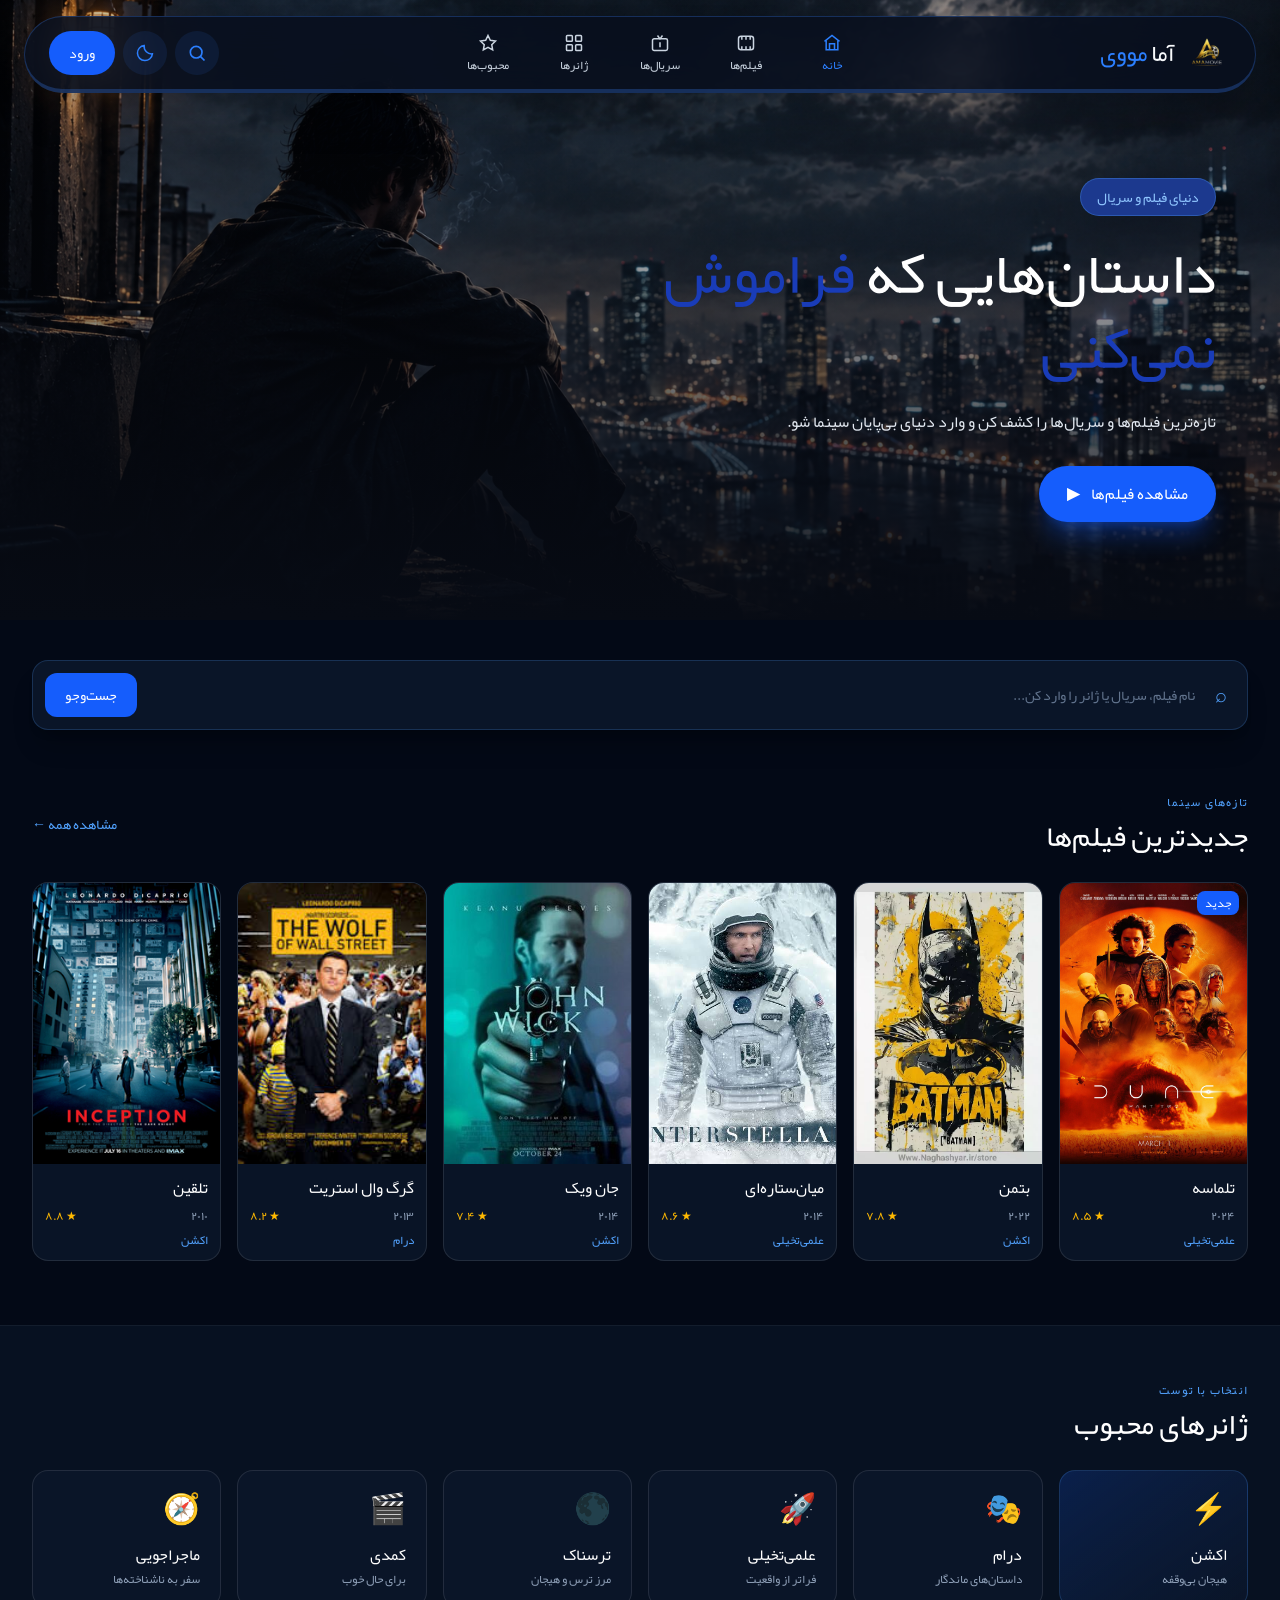
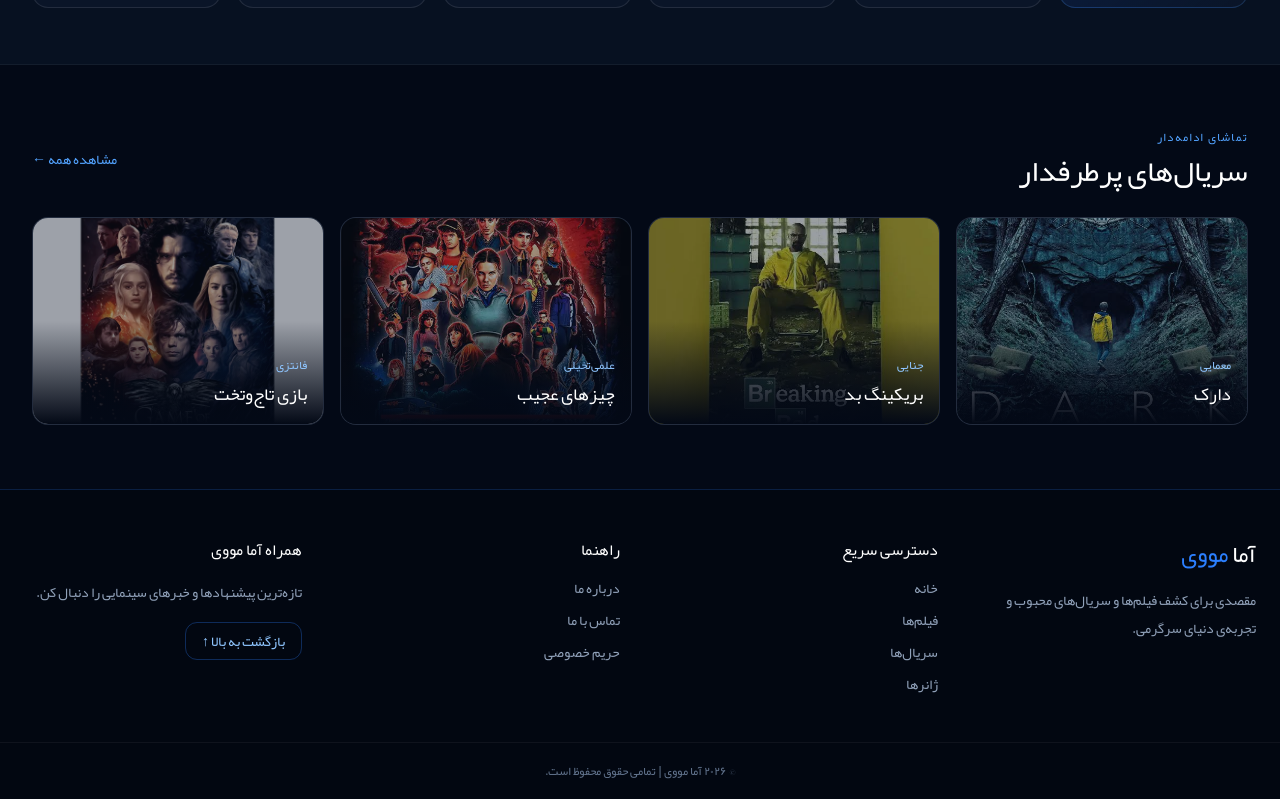
==== index.html @ 7c27e720 "new" ====
<!DOCTYPE html>
<html lang="fa" dir="rtl" class="dark">
<head>
    <meta charset="UTF-8">
    <meta name="viewport" content="width=device-width, initial-scale=1.0">
    <meta name="theme-color" content="#070B14">
    <title>آما مووی | فیلم و سریال</title>

    <link rel="stylesheet" href="./output.css">
    <!-- فایل CSS اصلی پروژه -->
    <link href="./output.css" rel="stylesheet">
      <link href="./css/vendors/aos.css" rel="stylesheet" >
    <link href="./7a00e50d05e53a2e.css" rel="stylesheet" />
    
<!---    <link href="a.js" rel="stylesheet" />-->


        <!-- <script src="https://cdn.jsdelivr.net/npm/@tailwindcss/browser@4"></script> -->
         <script src="tailwindcss.js"></script>

    <style>
        @font-face {
            font-family: "Vazirmatn";
            src: url("./font/yekan-regular.woff") format("woff");
            font-weight: 100 900;
            font-style: normal;
            font-display: swap;
        }

        body {
            font-family: "Vazirmatn", sans-serif;
        }

        [hidden] {
            display: none !important;
        }

        .hero-bg {
            background-image:
                linear-gradient(
                    to bottom,
                    rgba(7, 11, 20, .20),
                    rgba(7, 11, 20, .40) 45%,
                    #070B14 100%
                ),
                url("./images/hero-dark.jpg");
            background-position: center;
            background-size: cover;
            background-repeat: no-repeat;
            transition: background-image .3s ease;
        }

        html.light .hero-bg {
            background-image:
                linear-gradient(
                    to bottom,
                    rgba(255, 255, 255, .08),
                    rgba(255, 255, 255, .20) 45%,
                    #F8FAFC 100%
                ),
                url("./images/hero-light.jpg");
        }

        html.dark body {
            background-color: #070B14;
            color: #F8FAFC;
        }

        html.light body {
            background-color: #F8FAFC;
            color: #0F172A;
        }

        html.dark .site-header {
            background-color: rgba(8, 15, 30, .88);
            border-color: rgba(59, 130, 246, .28);
        }

        html.light .site-header {
            background-color: rgba(255, 255, 255, .90);
            border-color: rgba(37, 99, 235, .25);
        }

        html.dark .nav-label {
            color: #CBD5E1;
        }

        html.light .nav-label {
            color: #334155;
        }

        html.dark .search-dialog {
            background-color: #0B1425;
            color: #F8FAFC;
        }

        html.light .search-dialog {
            background-color: #FFFFFF;
            color: #0F172A;
        }

        html.light .mobile-menu-panel {
            background-color: rgba(255, 255, 255, .97);
            color: #0F172A;
        }

        .nav-item {
            min-width: 54px;
        }

        .nav-item svg {
            transition: transform .2s, color .2s;
        }

        .nav-item:hover svg {
            transform: translateY(-2px);
        }

        .search-backdrop {
            background: rgba(0, 0, 0, .72);
            backdrop-filter: blur(8px);
        }

        /* تم روشن سراسری: بخش‌هایی که رنگ تیره‌شان با کلاس‌های ثابت تعریف شده */
        html.light main {
            background: #F1F5F9 !important;
            color: #0F172A !important;
        }
        html.light main [class*="bg-[#030916]"],
        html.light main [class*="bg-[#020711]"],
        html.light main [class*="bg-[#071121]"],
        html.light main [class*="bg-[#0a1528]"],
        html.light main [class*="bg-[#091426]"],
        html.light main [class*="bg-slate-950"] {
            background-color: #FFFFFF !important;
        }
        html.light main [class*="border-white/10"],
        html.light main [class*="border-white/5"] {
            border-color: #E2E8F0 !important;
        }
        html.light main [class*="text-white"] {
            color: #0F172A !important;
        }
        html.light main [class*="text-slate-200"],
        html.light main [class*="text-slate-300"],
        html.light main [class*="text-slate-400"],
        html.light main [class*="text-slate-500"] {
            color: #475569 !important;
        }
        html.light main input,
        html.light main textarea,
        html.light main select {
            color: #0F172A !important;
        }
        html.light main input::placeholder,
        html.light main textarea::placeholder {
            color: #64748B !important;
        }
        html.light main .bg-blue-600,
        html.light main .bg-blue-700,
        html.light main button.bg-blue-600,
        html.light main a.bg-blue-600 {
            color: #FFFFFF !important;
        }
        html.light #mobile-menu {
            background-color: rgba(255,255,255,.97) !important;
            border-color: #CBD5E1 !important;
        }
        html.light #home h1 { color: #0F172A !important; }
        html.light #home p { color: #334155 !important; }
        html.light #home span.bg-blue-900 {
            background-color: #DBEAFE !important;
            color: #1D4ED8 !important;
        }
        html.light footer {
            background-color: #E2E8F0 !important;
            color: #0F172A !important;
            border-color: #CBD5E1 !important;
        }
        html.light footer [class*="text-slate-"] { color: #475569 !important; }
    </style>
</head>

<body class="min-h-screen font-Vazirmatn transition-colors duration-300">

    <!-- تصویر پس‌زمینه از این قسمت شروع می‌شود -->
    <section id="home" class="hero-bg relative min-h-[620px]">

        <!-- HEADER ثابت -->
        <header class="fixed inset-x-0 top-0 z-50 px-3 pt-4 sm:px-6">

            <div class="site-header mx-auto flex w-full max-w-7xl
                        items-center gap-3 rounded-full border
                        border-b-4 border-b-blue-600 px-4 py-3
                        shadow-2xl shadow-black/20
                        backdrop-blur-xl transition-colors duration-300
                        sm:gap-6 sm:px-6">

                <!-- لوگو -->
                <a href="#home"
                   class="flex shrink-0 items-center gap-2 text-lg
                          font-black sm:text-2xl">

                    <img
                src="./images/ChatGPT Image Jun 20, 2026, 03_14_11 PM.png"
                alt="لوگوی آما مووی"
                class="h-12 w-12 shrink-0 rounded-full object-contain sm:h-12 sm:w-12"
            >
                    <span class="whitespace-nowrap">
                        آما <span class="text-blue-500">مووی</span>
                    </span>
                </a>

                <!-- منوی اصلی، آیکون بالا و عنوان پایین -->
                <nav class="hidden flex-1 items-center justify-center
                            gap-3 sm:gap-5 md:flex lg:gap-8">

                    <a href="#home"
                       class="nav-item flex flex-col items-center gap-1
                              text-blue-500">
                        <svg class="h-5 w-5" viewBox="0 0 24 24"
                             fill="none" stroke="currentColor"
                             stroke-width="1.8">
                            <path d="m3 10 9-7 9 7"/>
                            <path d="M5 9v11h14V9M9 20v-7h6v7"/>
                        </svg>
                        <span class="text-xs font-bold">خانه</span>
                    </a>

                    <a href="#latest"
                       class="nav-item nav-label flex flex-col items-center gap-1
                              transition hover:text-blue-500">
                        <svg class="h-5 w-5" viewBox="0 0 24 24"
                             fill="none" stroke="currentColor"
                             stroke-width="1.8">
                            <rect x="3" y="4" width="18" height="16" rx="3"/>
                            <path d="M7 4v4m5-4v4m5-4v4M7 16v4m5-4v4m5-4v4"/>
                        </svg>
                        <span class="text-xs">فیلم‌ها</span>
                    </a>

                    <a href="#series"
                       class="nav-item nav-label flex flex-col items-center gap-1
                              transition hover:text-blue-500">
                        <svg class="h-5 w-5" viewBox="0 0 24 24"
                             fill="none" stroke="currentColor"
                             stroke-width="1.8">
                            <rect x="3" y="7" width="18" height="14" rx="2"/>
                            <path d="m9 3 3 4 3-4M12 11v6"/>
                        </svg>
                        <span class="text-xs">سریال‌ها</span>
                    </a>

                    <a href="#genres"
                       class="nav-item nav-label flex flex-col items-center gap-1
                              transition hover:text-blue-500">
                        <svg class="h-5 w-5" viewBox="0 0 24 24"
                             fill="none" stroke="currentColor"
                             stroke-width="1.8">
                            <rect x="3" y="3" width="7" height="7" rx="1"/>
                            <rect x="14" y="3" width="7" height="7" rx="1"/>
                            <rect x="3" y="14" width="7" height="7" rx="1"/>
                            <rect x="14" y="14" width="7" height="7" rx="1"/>
                        </svg>
                        <span class="text-xs">ژانرها</span>
                    </a>

                    <a href="#latest"
                       class="nav-item nav-label flex flex-col items-center gap-1
                              transition hover:text-blue-500">
                        <svg class="h-5 w-5" viewBox="0 0 24 24"
                             fill="none" stroke="currentColor"
                             stroke-width="1.8">
                            <path d="m12 3 2.8 5.7 6.2.9-4.5 4.4 1.1 6.2-5.6-3-5.6 3 1.1-6.2L3 9.6l6.2-.9L12 3Z"/>
                        </svg>
                        <span class="text-xs">محبوب‌ها</span>
                    </a>

                </nav>

                <!-- کنترل‌ها -->
                <div class="mr-auto flex shrink-0 items-center gap-2">

                    <!-- باز کردن پنجره جست‌وجو -->
                    <button id="search-open"
                            type="button"
                            aria-label="جست‌وجو"
                            class="flex h-10 w-10 items-center justify-center
                                   rounded-full bg-blue-500/10 text-blue-500
                                   transition hover:bg-blue-500/20 sm:h-11 sm:w-11">

                        <svg class="h-5 w-5" viewBox="0 0 24 24"
                             fill="none" stroke="currentColor"
                             stroke-width="2">
                            <circle cx="11" cy="11" r="7"/>
                            <path d="m16 16 5 5"/>
                        </svg>
                    </button>

                    <!-- تغییر تم -->
                    <button id="theme-toggle"
                            type="button"
                            aria-label="تغییر تم سایت"
                            class="flex h-10 w-10 items-center justify-center
                                   rounded-full bg-blue-500/10 text-blue-500
                                   transition hover:bg-blue-500/20 sm:h-11 sm:w-11">

                        <svg id="theme-sun" class="hidden h-5 w-5"
                             viewBox="0 0 24 24" fill="none"
                             stroke="currentColor" stroke-width="1.8">
                            <circle cx="12" cy="12" r="4"/>
                            <path d="M12 2v2m0 16v2M4.93 4.93l1.42 1.42m11.3 11.3 1.42 1.42M2 12h2m16 0h2M4.93 19.07l1.42-1.42m11.3-11.3 1.42-1.42"/>
                        </svg>

                        <svg id="theme-moon" class="h-5 w-5"
                             viewBox="0 0 24 24" fill="none"
                             stroke="currentColor" stroke-width="1.8">
                            <path d="M20.9 13A9 9 0 0 1 11 3.1 9 9 0 1 0 20.9 13Z"/>
                        </svg>
                    </button>

                    <a href="#login"
                       class="hidden rounded-full bg-blue-600 px-5 py-3
                              text-sm font-bold text-white transition
                              hover:bg-blue-500 sm:inline-flex">
                        ورود
                    </a>

                    <!-- منوی موبایل -->
                    <button id="mobile-open"
                            type="button"
                            aria-label="باز کردن منو"
                            aria-expanded="false"
                            class="flex h-10 w-10 items-center justify-center
                                   rounded-full bg-blue-500/10 text-xl
                                   text-blue-500 md:hidden">
                        ☰
                    </button>
                </div>
            </div>

            <!-- منوی موبایل با آیکون و نام زیر آن -->
            <nav id="mobile-menu"
                 hidden
                 class="mx-auto mt-3 grid max-w-7xl grid-cols-3
                        gap-2 rounded-3xl border border-blue-500/30
                        bg-slate-950/95 p-4 shadow-2xl
                        backdrop-blur-xl md:hidden">

                <a href="#home" class="nav-label flex flex-col items-center gap-2 rounded-xl p-3 text-blue-400 hover:bg-blue-500/10">
                    <span class="text-2xl">⌂</span>
                    <span class="text-xs">خانه</span>
                </a>

                <a href="#latest" class="nav-label flex flex-col items-center gap-2 rounded-xl p-3 hover:bg-blue-500/10">
                    <span class="text-2xl">🎬</span>
                    <span class="text-xs">فیلم‌ها</span>
                </a>

                <a href="#series" class="nav-label flex flex-col items-center gap-2 rounded-xl p-3 hover:bg-blue-500/10">
                    <span class="text-2xl">📺</span>
                    <span class="text-xs">سریال‌ها</span>
                </a>

                <a href="#genres" class="nav-label flex flex-col items-center gap-2 rounded-xl p-3 hover:bg-blue-500/10">
                    <span class="text-2xl">▦</span>
                    <span class="text-xs">ژانرها</span>
                </a>

                <a href="#latest" class="nav-label flex flex-col items-center gap-2 rounded-xl p-3 hover:bg-blue-500/10">
                    <span class="text-2xl">★</span>
                    <span class="text-xs">محبوب‌ها</span>
                </a>

                <a href="#about" class="nav-label flex flex-col items-center gap-2 rounded-xl p-3 hover:bg-blue-500/10">
                    <span class="text-2xl">ⓘ</span>
                    <span class="text-xs">درباره ما</span>
                </a>
            </nav>
        </header>

        <!-- فضای Hero زیر هدر -->
        <div class="mx-auto flex min-h-[620px] w-[90%] max-w-7xl
                    items-center pt-36 pb-20 sm:pt-40">

            <div class="max-w-xl">
                <span class="inline-block rounded-full border
                             border-blue-400/30 bg-blue-900
                             px-4 py-2 text-sm text-blue-300">
                    دنیای فیلم و سریال
                </span>

                <h1 class="mt-5 text-4xl font-black leading-tight
                           text-white sm:text-6xl">
                    داستان‌هایی که
                    <span class="text-blue-800">فراموش نمی‌کنی</span>
                </h1>

                <p class="mt-5 max-w-lg leading-8 text-slate-200">
                    تازه‌ترین فیلم‌ها و سریال‌ها را کشف کن و وارد
                    دنیای بی‌پایان سینما شو.
                </p>

                <a href="#latest"
                   class="mt-7 inline-flex items-center gap-3
                          rounded-full bg-blue-600 px-7 py-4
                          font-bold text-white shadow-xl
                          shadow-blue-600/30 transition
                          hover:-translate-y-1 hover:bg-blue-500">
                    مشاهده فیلم‌ها
                    <span>▶</span>
                </a>
            </div>
        </div>
    </section>

    <!-- ادامه محتوای صفحه -->
   
<!-- بخش‌های محتوای صفحه -->
<main class="min-h-screen bg-[#030916] text-white">

    <!-- جست‌وجوی فیلم -->
    <section class="mx-auto max-w-7xl px-5 pt-10 sm:px-8">
        <form id="movie-search"
              class="flex items-center gap-3 rounded-2xl
                     border border-blue-400/20 bg-[#0a1528]
                     p-3 shadow-xl shadow-black/20">

            <span class="px-2 text-xl text-blue-400"
                  aria-hidden="true">⌕</span>

            <input
                id="movie-search-input"
                type="search"
                placeholder="نام فیلم، سریال یا ژانر را وارد کن..."
                class="min-w-0 flex-1 bg-transparent py-2
                       text-sm text-white outline-none
                       placeholder:text-slate-500"
            >

            <button type="submit"
                    class="rounded-xl bg-blue-600 px-5 py-3
                           text-sm font-bold transition
                           hover:bg-blue-500">
                جست‌وجو
            </button>
        </form>
    </section>


    <!-- جدیدترین فیلم‌ها -->
    <section id="latest" class="mx-auto max-w-7xl px-5 py-16 sm:px-8">

        <div class="mb-7 flex items-center justify-between gap-4">
            <div>
                <p class="mb-2 text-xs font-bold tracking-widest
                          text-blue-400">تازه‌های سینما</p>
                <h2 class="text-2xl font-black sm:text-3xl">
                    جدیدترین فیلم‌ها
                </h2>
            </div>

            <a href="#all-movies"
               class="shrink-0 text-sm text-blue-400 transition
                      hover:text-blue-300">
                مشاهده همه ←
            </a>
        </div>

        <div id="movie-grid"
             class="grid grid-cols-2 gap-4 sm:grid-cols-3
                    md:grid-cols-4 lg:grid-cols-6">

            <!-- کارت فیلم ۱ -->
            <article data-title="تلماسه علمی تخیلی"
                     class="movie-card group overflow-hidden rounded-2xl
                            border border-white/10 bg-[#091426]
                            transition duration-300
                            hover:-translate-y-1 hover:border-blue-500/60">

                <a href="#movie-dune" class="block">
                    <div class="relative aspect-[2/3] overflow-hidden">
                        <img
                            src="./images/movies/dune.jpg"
                            alt="پوستر تلماسه"
                            loading="lazy"
                            class="h-full w-full object-cover transition
                                   duration-500 group-hover:scale-105"
                        >

                        <span class="absolute right-2 top-2 rounded-lg
                                     bg-blue-600 px-2 py-1 text-xs font-bold">
                            جدید
                        </span>

                        <div class="absolute inset-0 flex items-center
                                    justify-center bg-black/50 opacity-0
                                    transition group-hover:opacity-100">
                            <span class="rounded-full bg-blue-600 px-5 py-3
                                         text-sm font-bold">
                                جزئیات فیلم
                            </span>
                        </div>
                    </div>

                    <div class="p-3">
                        <h3 class="truncate font-bold">تلماسه</h3>
                        <div class="mt-2 flex items-center
                                    justify-between text-xs text-slate-400">
                            <span>۲۰۲۴</span>
                            <span class="text-amber-400">★ ۸.۵</span>
                        </div>
                        <p class="mt-2 text-xs text-blue-400">
                            علمی‌تخیلی
                        </p>
                    </div>
                </a>
            </article>

            <!-- کارت فیلم ۲ -->
            <article data-title="بتمن اکشن"
                     class="movie-card group overflow-hidden rounded-2xl
                            border border-white/10 bg-[#091426]
                            transition duration-300
                            hover:-translate-y-1 hover:border-blue-500/60">

                <a href="#movie-batman" class="block">
                    <div class="relative aspect-[2/3] overflow-hidden">
                        <img src="./images/movies/batman.jpg"
                             alt="پوستر بتمن" loading="lazy"
                             class="h-full w-full object-cover transition
                                    duration-500 group-hover:scale-105">
                    </div>

                    <div class="p-3">
                        <h3 class="truncate font-bold">بتمن</h3>
                        <div class="mt-2 flex justify-between
                                    text-xs text-slate-400">
                            <span>۲۰۲۲</span>
                            <span class="text-amber-400">★ ۷.۸</span>
                        </div>
                        <p class="mt-2 text-xs text-blue-400">اکشن</p>
                    </div>
                </a>
            </article>

            <!-- کارت فیلم ۳ -->
            <article data-title="میان ستاره ای علمی تخیلی"
                     class="movie-card group overflow-hidden rounded-2xl
                            border border-white/10 bg-[#091426]
                            transition duration-300
                            hover:-translate-y-1 hover:border-blue-500/60">

                <a href="#movie-interstellar" class="block">
                    <div class="relative aspect-[2/3] overflow-hidden">
                        <img src="./images/movies/interstellar.jpg"
                             alt="پوستر میان‌ستاره‌ای" loading="lazy"
                             class="h-full w-full object-cover transition
                                    duration-500 group-hover:scale-105">
                    </div>

                    <div class="p-3">
                        <h3 class="truncate font-bold">میان‌ستاره‌ای</h3>
                        <div class="mt-2 flex justify-between
                                    text-xs text-slate-400">
                            <span>۲۰۱۴</span>
                            <span class="text-amber-400">★ ۸.۶</span>
                        </div>
                        <p class="mt-2 text-xs text-blue-400">
                            علمی‌تخیلی
                        </p>
                    </div>
                </a>
            </article>

            <!-- کارت فیلم ۴ -->
            <article data-title="جان ویک اکشن"
                     class="movie-card group overflow-hidden rounded-2xl
                            border border-white/10 bg-[#091426]
                            transition duration-300
                            hover:-translate-y-1 hover:border-blue-500/60">

                <a href="#movie-john-wick" class="block">
                    <div class="relative aspect-[2/3] overflow-hidden">
                        <img src="./images/movies/john-wick.jpg"
                             alt="پوستر جان ویک" loading="lazy"
                             class="h-full w-full object-cover transition
                                    duration-500 group-hover:scale-105">
                    </div>

                    <div class="p-3">
                        <h3 class="truncate font-bold">جان ویک</h3>
                        <div class="mt-2 flex justify-between
                                    text-xs text-slate-400">
                            <span>۲۰۱۴</span>
                            <span class="text-amber-400">★ ۷.۴</span>
                        </div>
                        <p class="mt-2 text-xs text-blue-400">اکشن</p>
                    </div>
                </a>
            </article>

            <!-- کارت فیلم ۵ -->
            <article data-title="گرگ وال استریت درام"
                     class="movie-card group overflow-hidden rounded-2xl
                            border border-white/10 bg-[#091426]
                            transition duration-300
                            hover:-translate-y-1 hover:border-blue-500/60">

                <a href="#movie-wolf" class="block">
                    <div class="relative aspect-[2/3] overflow-hidden">
                        <img src="./images/movies/wolf.jpg"
                             alt="پوستر گرگ وال استریت" loading="lazy"
                             class="h-full w-full object-cover transition
                                    duration-500 group-hover:scale-105">
                    </div>

                    <div class="p-3">
                        <h3 class="truncate font-bold">گرگ وال استریت</h3>
                        <div class="mt-2 flex justify-between
                                    text-xs text-slate-400">
                            <span>۲۰۱۳</span>
                            <span class="text-amber-400">★ ۸.۲</span>
                        </div>
                        <p class="mt-2 text-xs text-blue-400">درام</p>
                    </div>
                </a>
            </article>

            <!-- کارت فیلم ۶ -->
            <article data-title="تلقین اکشن"
                     class="movie-card group overflow-hidden rounded-2xl
                            border border-white/10 bg-[#091426]
                            transition duration-300
                            hover:-translate-y-1 hover:border-blue-500/60">

                <a href="#movie-inception" class="block">
                    <div class="relative aspect-[2/3] overflow-hidden">
                        <img src="./images/movies/inception.jpg"
                             alt="پوستر تلقین" loading="lazy"
                             class="h-full w-full object-cover transition
                                    duration-500 group-hover:scale-105">
                    </div>

                    <div class="p-3">
                        <h3 class="truncate font-bold">تلقین</h3>
                        <div class="mt-2 flex justify-between
                                    text-xs text-slate-400">
                            <span>۲۰۱۰</span>
                            <span class="text-amber-400">★ ۸.۸</span>
                        </div>
                        <p class="mt-2 text-xs text-blue-400">اکشن</p>
                    </div>
                </a>
            </article>

        </div>

        <p id="search-empty"
           class="hidden py-10 text-center text-slate-400">
            فیلمی با این مشخصات پیدا نشد.
        </p>
    </section>


    <!-- ژانرها -->
    <section id="genres"
             class="border-y border-white/5 bg-[#071121]">

        <div class="mx-auto max-w-7xl px-5 py-14 sm:px-8">
            <div class="mb-7">
                <p class="mb-2 text-xs font-bold tracking-widest
                          text-blue-400">انتخاب با توست</p>
                <h2 class="text-2xl font-black sm:text-3xl">
                    ژانرهای محبوب
                </h2>
            </div>

            <div class="grid grid-cols-2 gap-4 sm:grid-cols-3
                        lg:grid-cols-6">

                <a href="#latest" data-genre="اکشن"
                   class="genre-card rounded-2xl border border-blue-400/20
                          bg-gradient-to-br from-blue-600/20 to-[#0a1528]
                          p-5 transition hover:-translate-y-1
                          hover:border-blue-400/70">
                    <span class="text-3xl">⚡</span>
                    <h3 class="mt-4 font-bold">اکشن</h3>
                    <p class="mt-1 text-xs text-slate-400">هیجان بی‌وقفه</p>
                </a>

                <a href="#latest" data-genre="درام"
                   class="genre-card rounded-2xl border border-white/10
                          bg-[#0a1528] p-5 transition
                          hover:-translate-y-1 hover:border-blue-400/70">
                    <span class="text-3xl">🎭</span>
                    <h3 class="mt-4 font-bold">درام</h3>
                    <p class="mt-1 text-xs text-slate-400">داستان‌های ماندگار</p>
                </a>

                <a href="#latest" data-genre="علمی تخیلی"
                   class="genre-card rounded-2xl border border-white/10
                          bg-[#0a1528] p-5 transition
                          hover:-translate-y-1 hover:border-blue-400/70">
                    <span class="text-3xl">🚀</span>
                    <h3 class="mt-4 font-bold">علمی‌تخیلی</h3>
                    <p class="mt-1 text-xs text-slate-400">فراتر از واقعیت</p>
                </a>

                <a href="#latest" data-genre="ترسناک"
                   class="genre-card rounded-2xl border border-white/10
                          bg-[#0a1528] p-5 transition
                          hover:-translate-y-1 hover:border-blue-400/70">
                    <span class="text-3xl">🌑</span>
                    <h3 class="mt-4 font-bold">ترسناک</h3>
                    <p class="mt-1 text-xs text-slate-400">مرز ترس و هیجان</p>
                </a>

                <a href="#latest" data-genre="کمدی"
                   class="genre-card rounded-2xl border border-white/10
                          bg-[#0a1528] p-5 transition
                          hover:-translate-y-1 hover:border-blue-400/70">
                    <span class="text-3xl">🎬</span>
                    <h3 class="mt-4 font-bold">کمدی</h3>
                    <p class="mt-1 text-xs text-slate-400">برای حال خوب</p>
                </a>

                <a href="#latest" data-genre="ماجراجویی"
                   class="genre-card rounded-2xl border border-white/10
                          bg-[#0a1528] p-5 transition
                          hover:-translate-y-1 hover:border-blue-400/70">
                    <span class="text-3xl">🧭</span>
                    <h3 class="mt-4 font-bold">ماجراجویی</h3>
                    <p class="mt-1 text-xs text-slate-400">سفر به ناشناخته‌ها</p>
                </a>

            </div>
        </div>
    </section>


    <!-- سریال‌های محبوب -->
    <section id="series" class="mx-auto max-w-7xl px-5 py-16 sm:px-8">

        <div class="mb-7 flex items-center justify-between gap-4">
            <div>
                <p class="mb-2 text-xs font-bold tracking-widest
                          text-blue-400">تماشای ادامه‌دار</p>
                <h2 class="text-2xl font-black sm:text-3xl">
                    سریال‌های پرطرفدار
                </h2>
            </div>
            <a href="#all-series"
               class="shrink-0 text-sm text-blue-400 hover:text-blue-300">
                مشاهده همه ←
            </a>
        </div>

        <div class="grid grid-cols-2 gap-4 sm:grid-cols-3 lg:grid-cols-4">

            <a href="#series-dark"
               class="group relative min-h-52 overflow-hidden rounded-2xl
                      border border-white/10 bg-[#0a1528]">
                <img src="./images/series/dark.jpg" alt="پوستر سریال دارک"
                     loading="lazy"
                     class="absolute inset-0 h-full w-full object-cover
                            opacity-60 transition duration-500
                            group-hover:scale-105 group-hover:opacity-80">
                <div class="absolute inset-0 bg-gradient-to-t
                            from-[#030916] via-transparent to-transparent"></div>
                <div class="absolute inset-x-0 bottom-0 p-4">
                    <span class="text-xs text-blue-300">معمایی</span>
                    <h3 class="mt-1 text-lg font-black">دارک</h3>
                </div>
            </a>

            <a href="#series-breaking-bad"
               class="group relative min-h-52 overflow-hidden rounded-2xl
                      border border-white/10 bg-[#0a1528]">
                <img src="./images/series/breaking-bad.jpg"
                     alt="پوستر سریال بریکینگ بد" loading="lazy"
                     class="absolute inset-0 h-full w-full object-cover
                            opacity-60 transition duration-500
                            group-hover:scale-105 group-hover:opacity-80">
                <div class="absolute inset-0 bg-gradient-to-t
                            from-[#030916] via-transparent to-transparent"></div>
                <div class="absolute inset-x-0 bottom-0 p-4">
                    <span class="text-xs text-blue-300">جنایی</span>
                    <h3 class="mt-1 text-lg font-black">بریکینگ بد</h3>
                </div>
            </a>

            <a href="#series-stranger-things"
               class="group relative min-h-52 overflow-hidden rounded-2xl
                      border border-white/10 bg-[#0a1528]">
                <img src="./images/series/stranger-things.jpg"
                     alt="پوستر سریال چیزهای عجیب" loading="lazy"
                     class="absolute inset-0 h-full w-full object-cover
                            opacity-60 transition duration-500
                            group-hover:scale-105 group-hover:opacity-80">
                <div class="absolute inset-0 bg-gradient-to-t
                            from-[#030916] via-transparent to-transparent"></div>
                <div class="absolute inset-x-0 bottom-0 p-4">
                    <span class="text-xs text-blue-300">علمی‌تخیلی</span>
                    <h3 class="mt-1 text-lg font-black">چیزهای عجیب</h3>
                </div>
            </a>

            <a href="#series-game-of-thrones"
               class="group relative min-h-52 overflow-hidden rounded-2xl
                      border border-white/10 bg-[#0a1528]">
                <img src="./images/series/game-of-thrones.jpg"
                     alt="پوستر سریال بازی تاج‌وتخت" loading="lazy"
                     class="absolute inset-0 h-full w-full object-cover
                            opacity-60 transition duration-500
                            group-hover:scale-105 group-hover:opacity-80">
                <div class="absolute inset-0 bg-gradient-to-t
                            from-[#030916] via-transparent to-transparent"></div>
                <div class="absolute inset-x-0 bottom-0 p-4">
                    <span class="text-xs text-blue-300">فانتزی</span>
                    <h3 class="mt-1 text-lg font-black">بازی تاج‌وتخت</h3>
                </div>
            </a>

        </div>
    </section>


    <!-- فوتر -->
    <footer id="contact"
            class="border-t border-blue-500/20 bg-[#020711]">

        <div class="mx-auto grid max-w-7xl gap-10 px-6 py-12
                    sm:grid-cols-2 lg:grid-cols-4">

            <div id="about">
                <a href="#home" class="text-2xl font-black">
                    آما <span class="text-blue-500">مووی</span>
                </a>
                <p class="mt-4 max-w-xs text-sm leading-7 text-slate-400">
                    مقصدی برای کشف فیلم‌ها و سریال‌های محبوب
                    و تجربه‌ی دنیای سرگرمی.
                </p>
            </div>

            <div>
                <h3 class="font-bold">دسترسی سریع</h3>
                <ul class="mt-4 space-y-3 text-sm text-slate-400">
                    <li><a href="#home" class="hover:text-blue-400">خانه</a></li>
                    <li><a href="#latest" class="hover:text-blue-400">فیلم‌ها</a></li>
                    <li><a href="#series" class="hover:text-blue-400">سریال‌ها</a></li>
                    <li><a href="#genres" class="hover:text-blue-400">ژانرها</a></li>
                </ul>
            </div>

            <div>
                <h3 class="font-bold">راهنما</h3>
                <ul class="mt-4 space-y-3 text-sm text-slate-400">
                    <li><a href="#about" class="hover:text-blue-400">درباره ما</a></li>
                    <li><a href="#contact" class="hover:text-blue-400">تماس با ما</a></li>
                    <li><a href="#contact" class="hover:text-blue-400">حریم خصوصی</a></li>
                </ul>
            </div>

            <div>
                <h3 class="font-bold">همراه آما مووی</h3>
                <p class="mt-4 text-sm leading-7 text-slate-400">
                    تازه‌ترین پیشنهادها و خبرهای سینمایی را دنبال کن.
                </p>
                <a href="#home"
                   class="mt-4 inline-block rounded-xl border
                          border-blue-500/30 px-4 py-2 text-sm
                          text-blue-300 transition hover:bg-blue-500/10">
                    بازگشت به بالا ↑
                </a>
            </div>
        </div>

        <div class="border-t border-white/5 px-5 py-5 text-center
                    text-xs text-slate-500">
            © ۲۰۲۶ آما مووی | تمامی حقوق محفوظ است.
        </div>
    </footer>

</main>


    <!-- پنجره جداگانه جست‌وجو -->
    <div id="search-modal"
         hidden
         class="search-backdrop fixed inset-0 z-[100]
                items-start justify-center px-4 pt-[15vh]">

        <div class="search-dialog w-full max-w-2xl rounded-3xl
                    border border-blue-500/30 p-5 shadow-2xl sm:p-7">

            <div class="flex items-center justify-between gap-3">
                <h2 class="text-xl font-black">جست‌وجوی فیلم و سریال</h2>

                <button id="search-close"
                        type="button"
                        aria-label="بستن جست‌وجو"
                        class="flex h-10 w-10 items-center justify-center
                               rounded-full bg-blue-500/10 text-xl
                               text-blue-500 hover:bg-blue-500/20">
                    ✕
                </button>
            </div>

            <form id="search-form"
                  class="mt-5 flex items-center gap-2 rounded-2xl
                         border border-blue-500/30 bg-blue-500/5 p-2">

                <input id="search-input"
                       type="search"
                       placeholder="نام فیلم یا سریال را بنویس..."
                       class="w-full bg-transparent px-3 py-3 outline-none
                              placeholder:text-slate-400">

                <button type="submit"
                        class="shrink-0 rounded-xl bg-blue-600
                               px-5 py-3 font-bold text-white
                               hover:bg-blue-500">
                    جست‌وجو
                </button>
            </form>

            <p id="search-message" class="mt-4 text-sm opacity-70">
                نام فیلم مورد نظرت را وارد کن.
            </p>
        </div>
    </div>

    <script>
        // تغییر تم و ذخیره انتخاب کاربر
        const root = document.documentElement;
        const themeToggle = document.getElementById("theme-toggle");
        const sunIcon = document.getElementById("theme-sun");
        const moonIcon = document.getElementById("theme-moon");

        function setTheme(theme) {
            const isDark = theme === "dark";

            root.classList.toggle("dark", isDark);
            root.classList.toggle("light", !isDark);

            sunIcon.classList.toggle("hidden", isDark);
            moonIcon.classList.toggle("hidden", !isDark);

            document.querySelector('meta[name="theme-color"]')
                .setAttribute("content", isDark ? "#070B14" : "#F8FAFC");

            localStorage.setItem("ama-movie-theme", theme);
        }

        setTheme(
            localStorage.getItem("ama-movie-theme") === "light"
                ? "light"
                : "dark"
        );

        themeToggle.addEventListener("click", () => {
            setTheme(root.classList.contains("dark") ? "light" : "dark");
        });

        // منوی موبایل
        const mobileOpen = document.getElementById("mobile-open");
        const mobileMenu = document.getElementById("mobile-menu");

        mobileOpen.addEventListener("click", () => {
            const isOpen = mobileOpen.getAttribute("aria-expanded") === "true";

            mobileMenu.hidden = isOpen;
            mobileOpen.setAttribute("aria-expanded", String(!isOpen));
            mobileOpen.textContent = isOpen ? "☰" : "✕";
        });

        mobileMenu.querySelectorAll("a").forEach(link => {
            link.addEventListener("click", () => {
                mobileMenu.hidden = true;
                mobileOpen.setAttribute("aria-expanded", "false");
                mobileOpen.textContent = "☰";
            });
        });

        // پنجره جست‌وجو
        const searchModal = document.getElementById("search-modal");
        const searchOpen = document.getElementById("search-open");
        const searchClose = document.getElementById("search-close");
        const searchInput = document.getElementById("search-input");
        const searchForm = document.getElementById("search-form");
        const searchMessage = document.getElementById("search-message");

        function openSearch() {
            searchModal.hidden = false;
            searchModal.classList.add("flex");
            searchInput.focus();
        }

        function closeSearch() {
            searchModal.hidden = true;
            searchModal.classList.remove("flex");
        }

        searchOpen.addEventListener("click", openSearch);
        searchClose.addEventListener("click", closeSearch);

        searchModal.addEventListener("click", event => {
            if (event.target === searchModal) closeSearch();
        });

        document.addEventListener("keydown", event => {
            if (event.key === "Escape") closeSearch();
        });

        searchForm.addEventListener("submit", event => {
            event.preventDefault();

            const query = searchInput.value.trim();

            if (!query) {
                searchMessage.textContent = "ابتدا نام فیلم یا سریال را وارد کن.";
                searchInput.focus();
                return;
            }

            filterMovies(query);
            inlineSearchInput.value = query;
            closeSearch();
            document.getElementById("latest").scrollIntoView({
                behavior: "smooth"
            });
        });

          const inlineSearchForm = document.getElementById("movie-search");
          const inlineSearchInput = document.getElementById("movie-search-input");
          const movieCards = [...document.querySelectorAll(".movie-card")];
          const emptyMessage = document.getElementById("search-empty");

    function filterMovies(query) {
        const value = query.trim().toLowerCase();
        let visibleCount = 0;

        movieCards.forEach(card => {
            const title = (card.dataset.title || "").toLowerCase();
            const matches = title.includes(value);

            card.classList.toggle("hidden", !matches);

            if (matches) visibleCount++;
        });

        emptyMessage.classList.toggle("hidden", visibleCount > 0);
    }

    inlineSearchForm.addEventListener("submit", event => {
        event.preventDefault();
        filterMovies(inlineSearchInput.value);
        document.getElementById("latest").scrollIntoView({
            behavior: "smooth"
        });
    });

    inlineSearchInput.addEventListener("input", () => {
        filterMovies(inlineSearchInput.value);
    });

    document.querySelectorAll(".genre-card").forEach(genre => {
        genre.addEventListener("click", () => {
            inlineSearchInput.value = genre.dataset.genre;
            filterMovies(inlineSearchInput.value);
        });
    });
    </script>
    

</body>
</html>
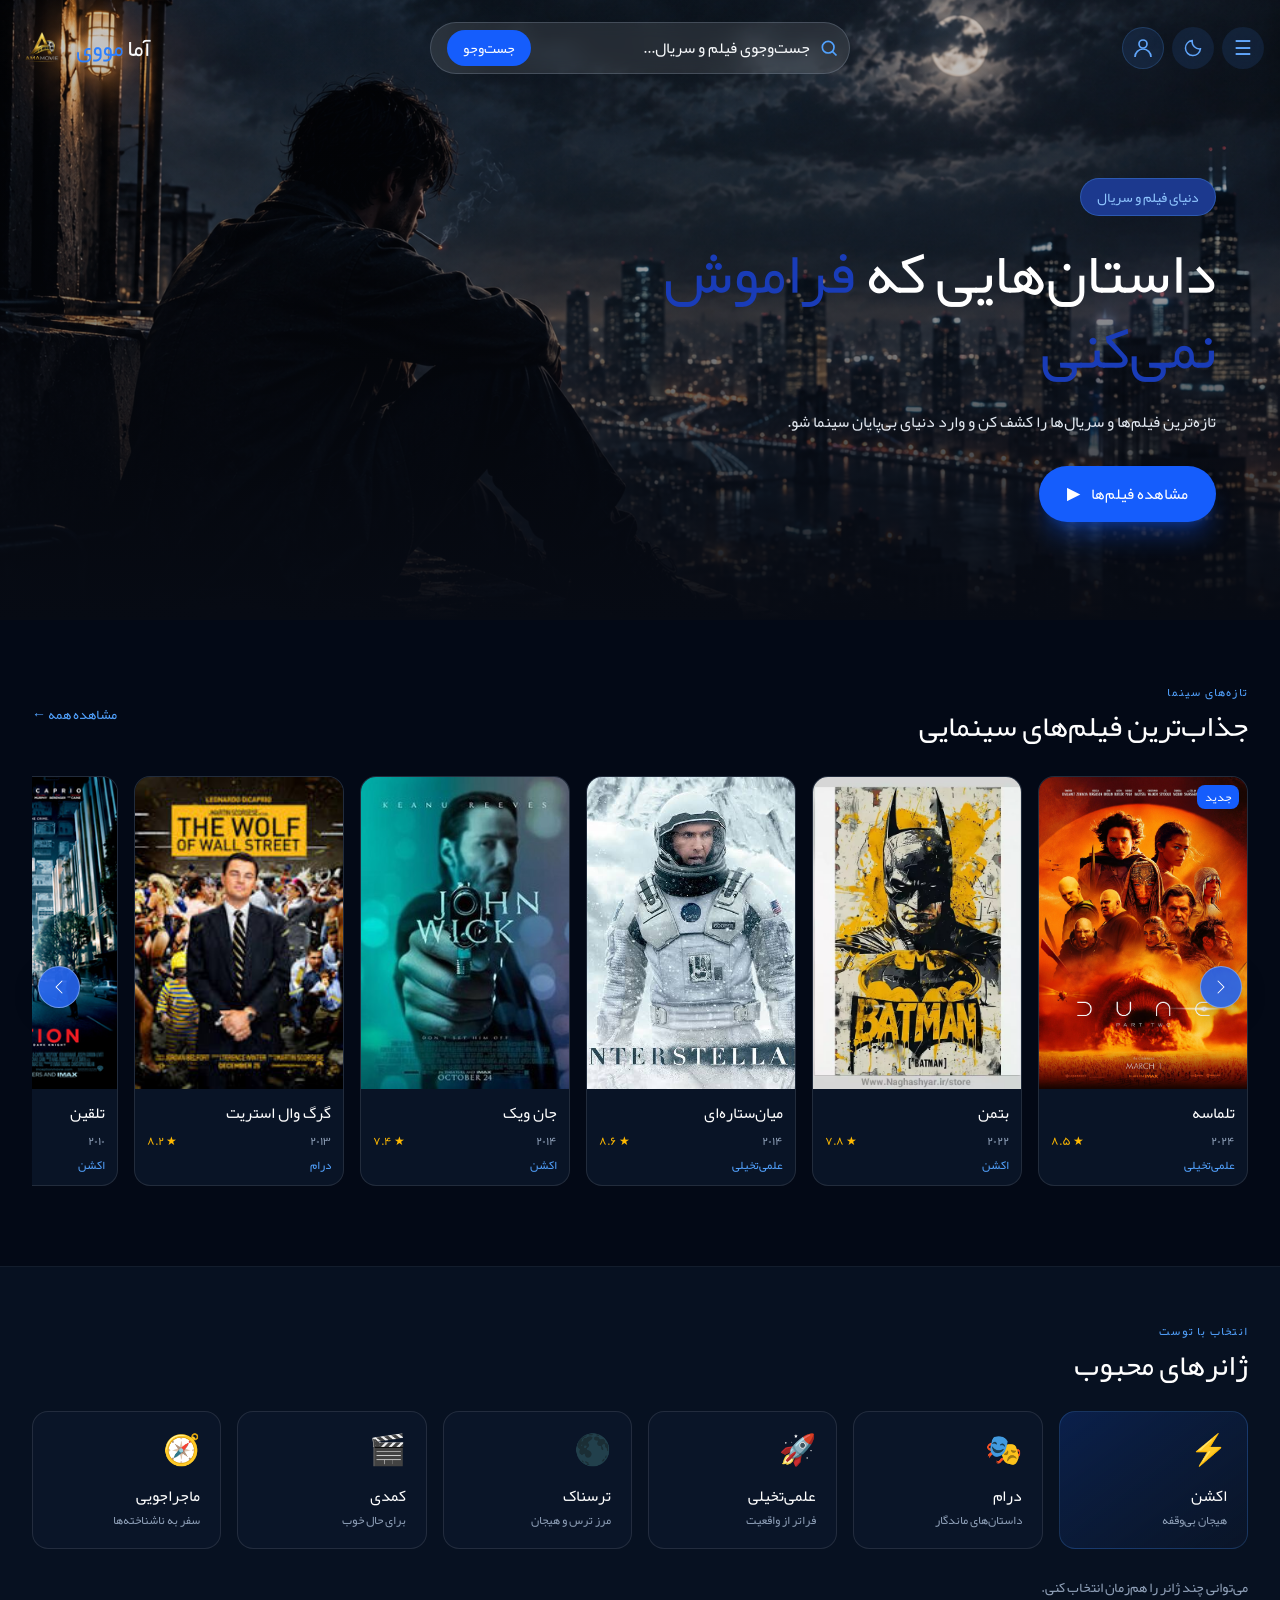
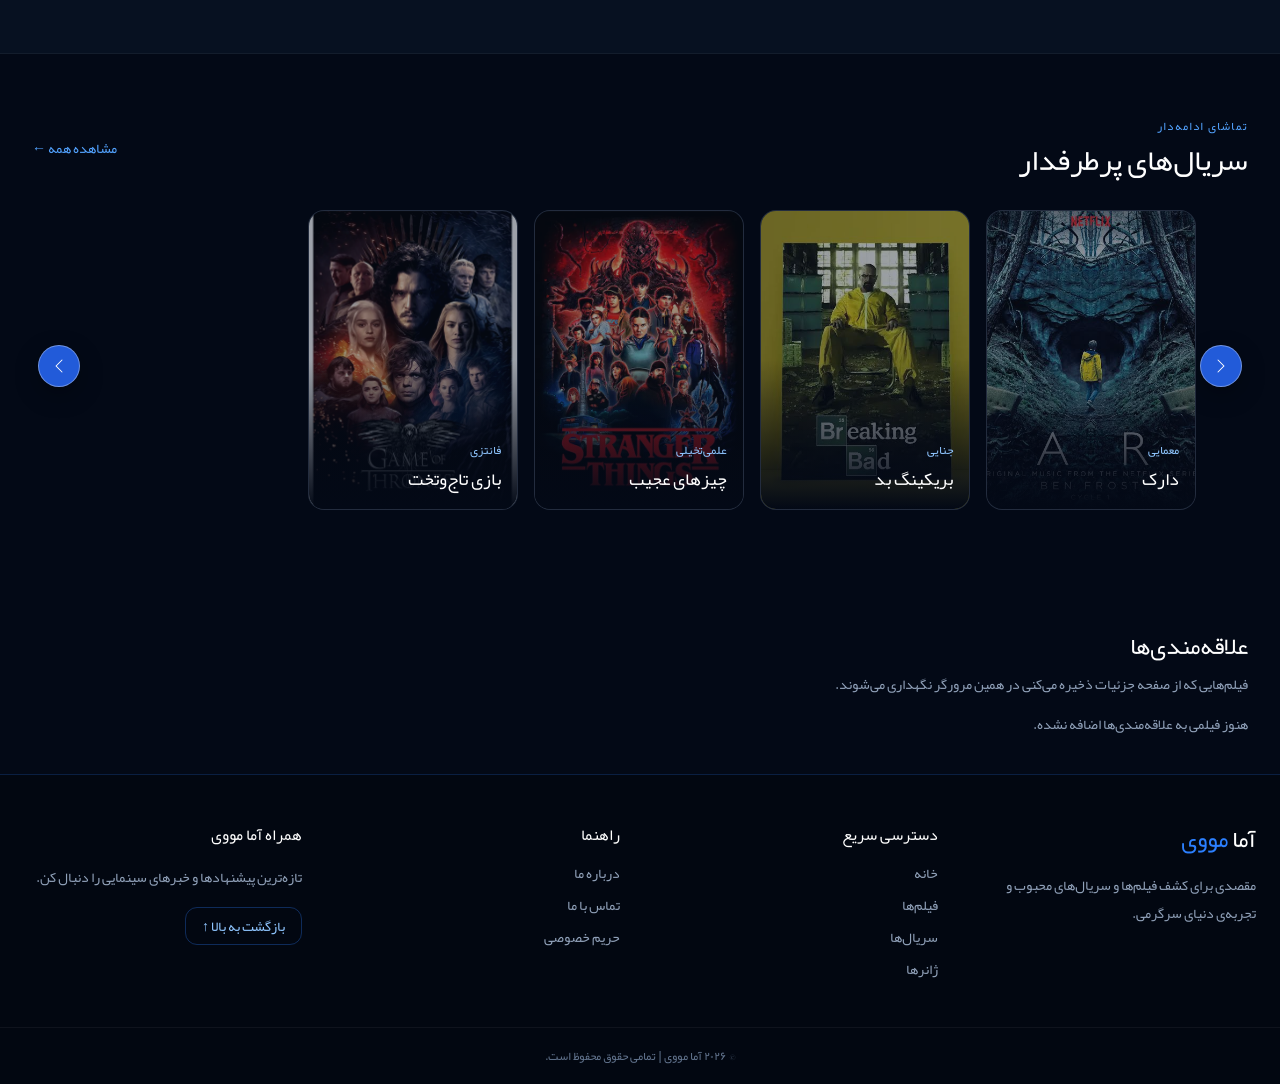
==== commit 302a1bb5: "غیثثث" ====
--- a/index.html
+++ b/index.html
@@ -179,6 +179,163 @@
             border-color: #CBD5E1 !important;
         }
         html.light footer [class*="text-slate-"] { color: #475569 !important; }
+
+        /* هدر شفاف در ابتدای صفحه و شیشه‌ای هنگام اسکرول */
+        #site-header {
+            position: absolute;
+            top: 0;
+            left: 0;
+            right: 0;
+            padding: 1rem 1rem 0;
+            z-index: 50;
+            transition: background-color .28s ease, border-color .28s ease,
+                        backdrop-filter .28s ease, box-shadow .28s ease;
+            border-bottom: 1px solid transparent;
+        }
+        #site-header .header-shell {
+            max-width: 1280px;
+            margin: 0 auto;
+            display: grid;
+            grid-template-columns: 1fr minmax(180px, 420px) 1fr;
+            align-items: center;
+            gap: 1rem;
+            min-height: 64px;
+        }
+        #site-header.is-scrolled {
+            position: fixed;
+            padding-top: .65rem;
+            padding-bottom: .65rem;
+            border-bottom-color: rgba(148,163,184,.25);
+            backdrop-filter: blur(18px);
+            -webkit-backdrop-filter: blur(18px);
+            box-shadow: 0 10px 35px rgba(0,0,0,.10);
+        }
+        html.dark #site-header.is-scrolled { background: rgba(7,11,20,.72); }
+        html.light #site-header.is-scrolled { background: rgba(248,250,252,.76); }
+        #site-header:not(.is-scrolled) .header-shell { background: transparent; }
+        .header-search {
+            display:flex; align-items:center; gap:.6rem; width:100%;
+            border:1px solid rgba(148,163,184,.28);
+            border-radius:9999px; padding:.45rem .6rem .45rem 1rem;
+            background:rgba(255,255,255,.10);
+            backdrop-filter:blur(8px);
+        }
+        .header-search input { min-width:0; flex:1; background:transparent; outline:none; }
+        html.light .header-search input { color:#0f172a; }
+        html.dark .header-search input { color:#f8fafc; }
+        .header-control {
+            display:inline-flex; align-items:center; justify-content:center;
+            width:42px; height:42px; flex-shrink:0; border-radius:9999px;
+            background:rgba(59,130,246,.12); color:#60a5fa;
+            transition:background .2s ease, transform .2s ease;
+        }
+        .header-control:hover { background:rgba(59,130,246,.22); transform:translateY(-1px); }
+        #mobile-menu { max-width:1280px; }
+        .genre-card.is-selected {
+            border-color: #3b82f6 !important;
+            box-shadow: 0 0 0 2px rgba(59,130,246,.22);
+            background-color: rgba(37,99,235,.16) !important;
+        }
+        #genre-search-button[hidden] { display:none !important; }
+        .movie-horizontal-row {
+            display:flex !important; overflow-x:auto; overflow-y:hidden;
+            gap:1rem; padding: .25rem .1rem 1rem;
+            scroll-snap-type:x mandatory; scrollbar-width:none;
+            -ms-overflow-style:none;
+        }
+        .movie-horizontal-row .movie-card {
+            display:block; flex:0 0 180px; width:180px; scroll-snap-align:start;
+        }
+        @media (min-width:640px) {
+            .movie-horizontal-row .movie-card { flex-basis:210px; width:210px; }
+        }
+        #movie-grid .movie-card { min-width:0; }
+        #movie-grid .movie-card.hidden { display:none !important; }
+        @media (max-width:639px) {
+            #site-header { padding-left:.65rem; padding-right:.65rem; }
+            #site-header .header-shell { grid-template-columns:auto minmax(100px,1fr) auto; gap:.5rem; }
+            .header-control { width:36px; height:36px; }
+            #site-logo-text { display:none; }
+            .header-search { padding:.35rem .5rem; }
+            .header-search button { padding:.45rem .65rem !important; }
+        }
+
+
+        /* آماده برای اتصال سرویس جست‌وجوی بیرونی بدون وابستگی UI به ربات */
+        .search-results { display:grid; gap:.75rem; max-height:48vh; overflow:auto; margin-top:1rem; }
+        .search-result-card { display:flex; align-items:center; gap:1rem; padding:.75rem; border:1px solid rgba(148,163,184,.2); border-radius:1rem; text-align:right; transition:border-color .2s, background .2s; }
+        .search-result-card:hover { border-color:rgba(59,130,246,.7); background:rgba(59,130,246,.08); }
+        .search-result-card img { width:64px; height:88px; flex-shrink:0; object-fit:cover; border-radius:.6rem; background:#172033; }
+        .search-result-card .result-meta { color:#94a3b8; font-size:.8rem; margin-top:.25rem; }
+        .carousel-shell { position:relative; }
+        .carousel-controls { display:flex; gap:.5rem; align-items:center; }
+        .carousel-arrow { display:inline-flex; align-items:center; justify-content:center; width:40px; height:40px; border:1px solid rgba(96,165,250,.35); border-radius:9999px; background:rgba(37,99,235,.14); color:#60a5fa; font-size:1.35rem; }
+        .carousel-arrow:hover { background:rgba(37,99,235,.3); }
+        .carousel-arrow:disabled { opacity:.35; cursor:not-allowed; }
+        .movie-horizontal-row { scroll-behavior:smooth; }
+        .movie-horizontal-row > a { position:relative; flex:0 0 210px; height:300px; scroll-snap-align:start; }
+        .continue-card { display:flex; gap:1rem; align-items:center; min-width:0; border:1px solid rgba(148,163,184,.2); border-radius:1rem; padding:.75rem; background:rgba(15,23,42,.55); }
+        .continue-card img { width:76px; height:108px; object-fit:cover; border-radius:.65rem; }
+        .continue-progress { height:4px; border-radius:999px; overflow:hidden; background:rgba(148,163,184,.25); }
+        .continue-progress span { display:block; height:100%; background:#3b82f6; }
+        body.menu-open { overflow:hidden; }
+        html.dark .nav-label { color:#f1f5f9; font-weight:600; }
+        html.light .nav-label { color:#1e293b; font-weight:600; }
+        #site-logo img { width:3.25rem; height:3.25rem; }
+        #site-header.is-scrolled { padding-top:1rem; }
+        @media (max-width:639px) {
+            #site-header.is-scrolled { padding-top:1.15rem; padding-bottom:.65rem; }
+            #site-logo img { width:3rem; height:3rem; }
+            .movie-horizontal-row > a { flex-basis:165px; height:250px; }
+            .search-results { max-height:52vh; }
+        }
+        /* کارت‌های قابل تعامل و دکمه‌های روی لبه‌های اسلایدر */
+        .movie-card, .movie-horizontal-row > a { position:relative; }
+        .movie-card::after, .movie-horizontal-row > a::after {
+            content:""; position:absolute; inset:0; z-index:5; pointer-events:none;
+            background:linear-gradient(to top,rgba(2,7,17,.88),rgba(2,7,17,.08) 72%);
+            opacity:0; transition:opacity .22s ease;
+        }
+        .movie-card::before, .movie-horizontal-row > a::before {
+            content:"ادامه جزئیات"; position:absolute; z-index:6; pointer-events:none;
+            left:50%; top:50%; transform:translate(-50%,-35%);
+            white-space:nowrap; padding:.7rem 1rem; border-radius:9999px;
+            color:#fff; background:#2563eb; font-size:.85rem; font-weight:800;
+            opacity:0; transition:opacity .22s ease,transform .22s ease;
+        }
+        .movie-card:hover::after, .movie-card:focus-within::after,
+        .movie-horizontal-row > a:hover::after, .movie-horizontal-row > a:focus-visible::after { opacity:1; }
+        .movie-card:hover::before, .movie-card:focus-within::before,
+        .movie-horizontal-row > a:hover::before, .movie-horizontal-row > a:focus-visible::before {
+            opacity:1; transform:translate(-50%,-50%);
+        }
+        .carousel-edge-shell { position:relative; }
+        .carousel-edge-shell .movie-horizontal-row { padding-left:3.25rem; padding-right:3.25rem; }
+        .movie-horizontal-row::-webkit-scrollbar { display:none; width:0; height:0; }
+        .carousel-edge-button {
+            position:absolute; top:50%; transform:translateY(-50%); z-index:15;
+            width:42px; height:42px; border-radius:9999px; display:flex;
+            align-items:center; justify-content:center; color:#fff; font-size:1.6rem;
+            background:rgba(37,99,235,.92); border:1px solid rgba(255,255,255,.35);
+            box-shadow:0 8px 24px rgba(0,0,0,.28); transition:background .2s,transform .2s;
+        }
+        .carousel-edge-button:hover { background:#1d4ed8; transform:translateY(-50%) scale(1.06); }
+        .carousel-edge-button.prev { left:.35rem; }
+        .carousel-edge-button.next { right:.35rem; }
+        html.light .nav-label { color:#0f172a !important; font-weight:800; }
+        html.light #mobile-menu { background:rgba(255,255,255,.99); border-color:#94a3b8; box-shadow:0 18px 45px rgba(15,23,42,.18); }
+        html.light .header-search { background:rgba(255,255,255,.97); border-color:#64748b; box-shadow:0 2px 10px rgba(15,23,42,.08); }
+        html.light .header-search input { color:#0f172a; }
+        html.light .header-search input::placeholder { color:#475569; opacity:1; }
+        html.light .header-control { background:#dbeafe; color:#1d4ed8; border:1px solid #93c5fd; }
+        html.light .header-control:hover { background:#bfdbfe; color:#1e40af; }
+        #search-modal[hidden] { display:none !important; }
+        body.search-open { overflow:hidden; }
+        @media (max-width:639px) {
+            .carousel-edge-shell .movie-horizontal-row { padding-left:2.6rem; padding-right:2.6rem; }
+            .carousel-edge-button { width:36px; height:36px; }
+        }
+
     </style>
 </head>
 
@@ -187,196 +344,73 @@
     <!-- تصویر پس‌زمینه از این قسمت شروع می‌شود -->
     <section id="home" class="hero-bg relative min-h-[620px]">
 
-        <!-- HEADER ثابت -->
-        <header class="fixed inset-x-0 top-0 z-50 px-3 pt-4 sm:px-6">
-
-            <div class="site-header mx-auto flex w-full max-w-7xl
-                        items-center gap-3 rounded-full border
-                        border-b-4 border-b-blue-600 px-4 py-3
-                        shadow-2xl shadow-black/20
-                        backdrop-blur-xl transition-colors duration-300
-                        sm:gap-6 sm:px-6">
-
-                <!-- لوگو -->
-                <a href="#home"
-                   class="flex shrink-0 items-center gap-2 text-lg
-                          font-black sm:text-2xl">
-
-                    <img
-                src="./images/ChatGPT Image Jun 20, 2026, 03_14_11 PM.png"
-                alt="لوگوی آما مووی"
-                class="h-12 w-12 shrink-0 rounded-full object-contain sm:h-12 sm:w-12"
-            >
-                    <span class="whitespace-nowrap">
-                        آما <span class="text-blue-500">مووی</span>
-                    </span>
-                </a>
-
-                <!-- منوی اصلی، آیکون بالا و عنوان پایین -->
-                <nav class="hidden flex-1 items-center justify-center
-                            gap-3 sm:gap-5 md:flex lg:gap-8">
-
-                    <a href="#home"
-                       class="nav-item flex flex-col items-center gap-1
-                              text-blue-500">
-                        <svg class="h-5 w-5" viewBox="0 0 24 24"
-                             fill="none" stroke="currentColor"
-                             stroke-width="1.8">
-                            <path d="m3 10 9-7 9 7"/>
-                            <path d="M5 9v11h14V9M9 20v-7h6v7"/>
-                        </svg>
-                        <span class="text-xs font-bold">خانه</span>
-                    </a>
-
-                    <a href="#latest"
-                       class="nav-item nav-label flex flex-col items-center gap-1
-                              transition hover:text-blue-500">
-                        <svg class="h-5 w-5" viewBox="0 0 24 24"
-                             fill="none" stroke="currentColor"
-                             stroke-width="1.8">
-                            <rect x="3" y="4" width="18" height="16" rx="3"/>
-                            <path d="M7 4v4m5-4v4m5-4v4M7 16v4m5-4v4m5-4v4"/>
-                        </svg>
-                        <span class="text-xs">فیلم‌ها</span>
-                    </a>
-
-                    <a href="#series"
-                       class="nav-item nav-label flex flex-col items-center gap-1
-                              transition hover:text-blue-500">
-                        <svg class="h-5 w-5" viewBox="0 0 24 24"
-                             fill="none" stroke="currentColor"
-                             stroke-width="1.8">
-                            <rect x="3" y="7" width="18" height="14" rx="2"/>
-                            <path d="m9 3 3 4 3-4M12 11v6"/>
-                        </svg>
-                        <span class="text-xs">سریال‌ها</span>
-                    </a>
-
-                    <a href="#genres"
-                       class="nav-item nav-label flex flex-col items-center gap-1
-                              transition hover:text-blue-500">
-                        <svg class="h-5 w-5" viewBox="0 0 24 24"
-                             fill="none" stroke="currentColor"
-                             stroke-width="1.8">
-                            <rect x="3" y="3" width="7" height="7" rx="1"/>
-                            <rect x="14" y="3" width="7" height="7" rx="1"/>
-                            <rect x="3" y="14" width="7" height="7" rx="1"/>
-                            <rect x="14" y="14" width="7" height="7" rx="1"/>
-                        </svg>
-                        <span class="text-xs">ژانرها</span>
-                    </a>
-
-                    <a href="#latest"
-                       class="nav-item nav-label flex flex-col items-center gap-1
-                              transition hover:text-blue-500">
-                        <svg class="h-5 w-5" viewBox="0 0 24 24"
-                             fill="none" stroke="currentColor"
-                             stroke-width="1.8">
-                            <path d="m12 3 2.8 5.7 6.2.9-4.5 4.4 1.1 6.2-5.6-3-5.6 3 1.1-6.2L3 9.6l6.2-.9L12 3Z"/>
-                        </svg>
-                        <span class="text-xs">محبوب‌ها</span>
-                    </a>
-
-                </nav>
-
-                <!-- کنترل‌ها -->
-                <div class="mr-auto flex shrink-0 items-center gap-2">
-
-                    <!-- باز کردن پنجره جست‌وجو -->
-                    <button id="search-open"
-                            type="button"
-                            aria-label="جست‌وجو"
-                            class="flex h-10 w-10 items-center justify-center
-                                   rounded-full bg-blue-500/10 text-blue-500
-                                   transition hover:bg-blue-500/20 sm:h-11 sm:w-11">
-
-                        <svg class="h-5 w-5" viewBox="0 0 24 24"
-                             fill="none" stroke="currentColor"
-                             stroke-width="2">
-                            <circle cx="11" cy="11" r="7"/>
-                            <path d="m16 16 5 5"/>
-                        </svg>
-                    </button>
-
-                    <!-- تغییر تم -->
-                    <button id="theme-toggle"
-                            type="button"
-                            aria-label="تغییر تم سایت"
-                            class="flex h-10 w-10 items-center justify-center
-                                   rounded-full bg-blue-500/10 text-blue-500
-                                   transition hover:bg-blue-500/20 sm:h-11 sm:w-11">
-
-                        <svg id="theme-sun" class="hidden h-5 w-5"
-                             viewBox="0 0 24 24" fill="none"
-                             stroke="currentColor" stroke-width="1.8">
+        <!-- هدر: راست کنترل‌ها، وسط جست‌وجو، چپ لوگو -->
+        <header id="site-header">
+            <div class="header-shell">
+                <!-- سمت راست: همبرگری، تم و پروفایل -->
+                <div class="flex items-center justify-self-start gap-2">
+                    <button id="mobile-open" type="button" aria-label="باز کردن منو"
+                            aria-expanded="false" class="header-control text-xl">☰</button>
+                    <button id="theme-toggle" type="button" aria-label="تغییر تم سایت"
+                            class="header-control">
+                        <svg id="theme-sun" class="hidden h-5 w-5" viewBox="0 0 24 24"
+                             fill="none" stroke="currentColor" stroke-width="1.8">
                             <circle cx="12" cy="12" r="4"/>
                             <path d="M12 2v2m0 16v2M4.93 4.93l1.42 1.42m11.3 11.3 1.42 1.42M2 12h2m16 0h2M4.93 19.07l1.42-1.42m11.3-11.3 1.42-1.42"/>
                         </svg>
-
-                        <svg id="theme-moon" class="h-5 w-5"
-                             viewBox="0 0 24 24" fill="none"
-                             stroke="currentColor" stroke-width="1.8">
+                        <svg id="theme-moon" class="h-5 w-5" viewBox="0 0 24 24"
+                             fill="none" stroke="currentColor" stroke-width="1.8">
                             <path d="M20.9 13A9 9 0 0 1 11 3.1 9 9 0 1 0 20.9 13Z"/>
                         </svg>
                     </button>
-
-                    <a href="#login"
-                       class="hidden rounded-full bg-blue-600 px-5 py-3
-                              text-sm font-bold text-white transition
-                              hover:bg-blue-500 sm:inline-flex">
-                        ورود
+                    <a href="#login" aria-label="اطلاعات فردی و ورود"
+                       title="حساب کاربری"
+                       class="header-control overflow-hidden border border-blue-400/20">
+                        <svg class="h-6 w-6" viewBox="0 0 24 24" fill="none"
+                             stroke="currentColor" stroke-width="1.7">
+                            <circle cx="12" cy="8" r="4"/>
+                            <path d="M4 21a8 8 0 0 1 16 0"/>
+                        </svg>
                     </a>
-
-                    <!-- منوی موبایل -->
-                    <button id="mobile-open"
-                            type="button"
-                            aria-label="باز کردن منو"
-                            aria-expanded="false"
-                            class="flex h-10 w-10 items-center justify-center
-                                   rounded-full bg-blue-500/10 text-xl
-                                   text-blue-500 md:hidden">
-                        ☰
+                </div>
+
+                <!-- وسط: سرچ تمام‌گرد -->
+                <form id="header-search-form" class="header-search justify-self-center">
+                    <svg class="h-5 w-5 shrink-0 text-blue-400" viewBox="0 0 24 24"
+                         fill="none" stroke="currentColor" stroke-width="2">
+                        <circle cx="11" cy="11" r="7"/><path d="m16 16 5 5"/>
+                    </svg>
+                    <input id="header-search-input" type="search"
+                           aria-label="جست‌وجوی فیلم و سریال"
+                           placeholder="جست‌وجوی فیلم و سریال...">
+                    <button type="submit"
+                            class="rounded-full bg-blue-600 px-4 py-2 text-sm font-bold text-white transition hover:bg-blue-500">
+                        جست‌وجو
                     </button>
-                </div>
+                </form>
+
+                <!-- سمت چپ: آرم سایت -->
+                <a id="site-logo" href="#home"
+                   class="flex items-center justify-self-end gap-2 text-lg font-black sm:text-2xl">
+                    <span id="site-logo-text" class="whitespace-nowrap">آما <span class="text-blue-500">مووی</span></span>
+                    <img src="./images/ChatGPT Image Jun 20, 2026, 03_14_11 PM.png"
+                         alt="لوگوی آما مووی"
+                         class="h-11 w-11 shrink-0 rounded-full object-contain">
+                </a>
             </div>
 
-            <!-- منوی موبایل با آیکون و نام زیر آن -->
-            <nav id="mobile-menu"
-                 hidden
-                 class="mx-auto mt-3 grid max-w-7xl grid-cols-3
-                        gap-2 rounded-3xl border border-blue-500/30
-                        bg-slate-950/95 p-4 shadow-2xl
-                        backdrop-blur-xl md:hidden">
-
-                <a href="#home" class="nav-label flex flex-col items-center gap-2 rounded-xl p-3 text-blue-400 hover:bg-blue-500/10">
-                    <span class="text-2xl">⌂</span>
-                    <span class="text-xs">خانه</span>
-                </a>
-
-                <a href="#latest" class="nav-label flex flex-col items-center gap-2 rounded-xl p-3 hover:bg-blue-500/10">
-                    <span class="text-2xl">🎬</span>
-                    <span class="text-xs">فیلم‌ها</span>
-                </a>
-
-                <a href="#series" class="nav-label flex flex-col items-center gap-2 rounded-xl p-3 hover:bg-blue-500/10">
-                    <span class="text-2xl">📺</span>
-                    <span class="text-xs">سریال‌ها</span>
-                </a>
-
-                <a href="#genres" class="nav-label flex flex-col items-center gap-2 rounded-xl p-3 hover:bg-blue-500/10">
-                    <span class="text-2xl">▦</span>
-                    <span class="text-xs">ژانرها</span>
-                </a>
-
-                <a href="#latest" class="nav-label flex flex-col items-center gap-2 rounded-xl p-3 hover:bg-blue-500/10">
-                    <span class="text-2xl">★</span>
-                    <span class="text-xs">محبوب‌ها</span>
-                </a>
-
-                <a href="#about" class="nav-label flex flex-col items-center gap-2 rounded-xl p-3 hover:bg-blue-500/10">
-                    <span class="text-2xl">ⓘ</span>
-                    <span class="text-xs">درباره ما</span>
-                </a>
+            <!-- تمام گزینه‌های ناوبری داخل منوی همبرگری -->
+            <nav id="mobile-menu" hidden
+                 class="mx-auto mt-3 grid max-w-7xl grid-cols-2 gap-2 rounded-3xl border border-blue-500/20 bg-slate-950/95 p-4 text-white shadow-2xl backdrop-blur-xl sm:grid-cols-3">
+                <a href="#home" class="nav-label rounded-xl p-3 transition hover:bg-blue-500/10">⌂　خانه</a>
+                <a href="#latest" class="nav-label rounded-xl p-3 transition hover:bg-blue-500/10">🎬　فیلم‌ها</a>
+                <a href="#series" class="nav-label rounded-xl p-3 transition hover:bg-blue-500/10">📺　سریال‌ها</a>
+                <a href="#genres" class="nav-label rounded-xl p-3 transition hover:bg-blue-500/10">▦　ژانرها</a>
+                <a href="#latest" class="nav-label rounded-xl p-3 transition hover:bg-blue-500/10">★　محبوب‌ها</a>
+                <a href="#favorites" id="favorites-link" class="nav-label rounded-xl p-3 transition hover:bg-blue-500/10">♡　علاقه‌مندی‌ها</a>
+                <a href="#about" class="nav-label rounded-xl p-3 transition hover:bg-blue-500/10">ⓘ　درباره ما</a>
+                <a href="#contact" class="nav-label rounded-xl p-3 transition hover:bg-blue-500/10">✉　تماس با ما</a>
+                <a href="#login" class="nav-label rounded-xl p-3 transition hover:bg-blue-500/10">👤　حساب کاربری / ورود</a>
             </nav>
         </header>
 
@@ -420,35 +454,6 @@
 <!-- بخش‌های محتوای صفحه -->
 <main class="min-h-screen bg-[#030916] text-white">
 
-    <!-- جست‌وجوی فیلم -->
-    <section class="mx-auto max-w-7xl px-5 pt-10 sm:px-8">
-        <form id="movie-search"
-              class="flex items-center gap-3 rounded-2xl
-                     border border-blue-400/20 bg-[#0a1528]
-                     p-3 shadow-xl shadow-black/20">
-
-            <span class="px-2 text-xl text-blue-400"
-                  aria-hidden="true">⌕</span>
-
-            <input
-                id="movie-search-input"
-                type="search"
-                placeholder="نام فیلم، سریال یا ژانر را وارد کن..."
-                class="min-w-0 flex-1 bg-transparent py-2
-                       text-sm text-white outline-none
-                       placeholder:text-slate-500"
-            >
-
-            <button type="submit"
-                    class="rounded-xl bg-blue-600 px-5 py-3
-                           text-sm font-bold transition
-                           hover:bg-blue-500">
-                جست‌وجو
-            </button>
-        </form>
-    </section>
-
-
     <!-- جدیدترین فیلم‌ها -->
     <section id="latest" class="mx-auto max-w-7xl px-5 py-16 sm:px-8">
 
@@ -457,29 +462,34 @@
                 <p class="mb-2 text-xs font-bold tracking-widest
                           text-blue-400">تازه‌های سینما</p>
                 <h2 class="text-2xl font-black sm:text-3xl">
-                    جدیدترین فیلم‌ها
+                    جذاب‌ترین فیلم‌های سینمایی
                 </h2>
             </div>
 
-            <a href="#all-movies"
+            <a href="#latest"
                class="shrink-0 text-sm text-blue-400 transition
                       hover:text-blue-300">
                 مشاهده همه ←
             </a>
         </div>
 
-        <div id="movie-grid"
-             class="grid grid-cols-2 gap-4 sm:grid-cols-3
-                    md:grid-cols-4 lg:grid-cols-6">
+        <div id="movie-carousel-shell" class="carousel-edge-shell">
+         <button type="button" class="carousel-edge-button cursor-pointer prev" data-carousel-dir="prev" data-carousel-target="movie-grid" aria-label="فیلم‌های قبلی"><svg xmlns="http://www.w3.org/2000/svg" width="16" height="16" fill="currentColor" class="bi bi-chevron-left" viewBox="0 0 16 16">
+  <path fill-rule="evenodd" d="M11.354 1.646a.5.5 0 0 1 0 .708L5.707 8l5.647 5.646a.5.5 0 0 1-.708.708l-6-6a.5.5 0 0 1 0-.708l6-6a.5.5 0 0 1 .708 0"/>
+</svg></button>
+          <button type="button" class="carousel-edge-button cursor-pointer next" data-carousel-dir="next" data-carousel-target="movie-grid" aria-label="فیلم‌های بعدی"><svg xmlns="http://www.w3.org/2000/svg" width="16" height="16" fill="currentColor" class="bi bi-chevron-right" viewBox="0 0 16 16">
+  <path fill-rule="evenodd" d="M4.646 1.646a.5.5 0 0 1 .708 0l6 6a.5.5 0 0 1 0 .708l-6 6a.5.5 0 0 1-.708-.708L10.293 8 4.646 2.354a.5.5 0 0 1 0-.708"/>
+</svg></button>
+          <div id="movie-grid" class="movie-horizontal-row" tabindex="0" aria-label="اسلایدر جذاب‌ترین فیلم‌های سینمایی">
 
             <!-- کارت فیلم ۱ -->
-            <article data-title="تلماسه علمی تخیلی"
+            <article data-search-item data-kind="movie" data-title="تلماسه" data-genre="علمی تخیلی" data-year="۲۰۲۴" data-poster="./images/movies/dune.jpg" data-title-search="تلماسه علمی تخیلی"
                      class="movie-card group overflow-hidden rounded-2xl
                             border border-white/10 bg-[#091426]
                             transition duration-300
                             hover:-translate-y-1 hover:border-blue-500/60">
 
-                <a href="#movie-dune" class="block">
+                <a href="./movie-details.html?movie=dune" class="block">
                     <div class="relative aspect-[2/3] overflow-hidden">
                         <img
                             src="./images/movies/dune.jpg"
@@ -519,13 +529,13 @@
             </article>
 
             <!-- کارت فیلم ۲ -->
-            <article data-title="بتمن اکشن"
+            <article data-search-item data-kind="movie" data-title="بتمن" data-genre="اکشن" data-year="۲۰۲۲" data-poster="./images/movies/batman.jpg" data-title-search="بتمن اکشن" data-title-old="بتمن اکشن"
                      class="movie-card group overflow-hidden rounded-2xl
                             border border-white/10 bg-[#091426]
                             transition duration-300
                             hover:-translate-y-1 hover:border-blue-500/60">
 
-                <a href="#movie-batman" class="block">
+                <a href="./movie-details.html?movie=batman" class="block">
                     <div class="relative aspect-[2/3] overflow-hidden">
                         <img src="./images/movies/batman.jpg"
                              alt="پوستر بتمن" loading="lazy"
@@ -546,13 +556,13 @@
             </article>
 
             <!-- کارت فیلم ۳ -->
-            <article data-title="میان ستاره ای علمی تخیلی"
+            <article data-search-item data-kind="movie" data-title="میان‌ستاره‌ای" data-genre="علمی تخیلی" data-year="۲۰۱۴" data-poster="./images/movies/interstellar.jpg" data-title-search="میان ستاره ای علمی تخیلی"
                      class="movie-card group overflow-hidden rounded-2xl
                             border border-white/10 bg-[#091426]
                             transition duration-300
                             hover:-translate-y-1 hover:border-blue-500/60">
 
-                <a href="#movie-interstellar" class="block">
+                <a href="./movie-details.html?movie=interstellar" class="block">
                     <div class="relative aspect-[2/3] overflow-hidden">
                         <img src="./images/movies/interstellar.jpg"
                              alt="پوستر میان‌ستاره‌ای" loading="lazy"
@@ -575,13 +585,13 @@
             </article>
 
             <!-- کارت فیلم ۴ -->
-            <article data-title="جان ویک اکشن"
+            <article data-search-item data-kind="movie" data-title="جان ویک" data-genre="اکشن" data-year="۲۰۱۴" data-poster="./images/movies/john-wick.jpg" data-title-search="جان ویک اکشن"
                      class="movie-card group overflow-hidden rounded-2xl
                             border border-white/10 bg-[#091426]
                             transition duration-300
                             hover:-translate-y-1 hover:border-blue-500/60">
 
-                <a href="#movie-john-wick" class="block">
+                <a href="./movie-details.html?movie=john-wick" class="block">
                     <div class="relative aspect-[2/3] overflow-hidden">
                         <img src="./images/movies/john-wick.jpg"
                              alt="پوستر جان ویک" loading="lazy"
@@ -602,13 +612,13 @@
             </article>
 
             <!-- کارت فیلم ۵ -->
-            <article data-title="گرگ وال استریت درام"
+            <article data-search-item data-kind="movie" data-title="گرگ وال استریت" data-genre="درام" data-year="۲۰۱۳" data-poster="./images/movies/wolf.jpg" data-title-search="گرگ وال استریت درام"
                      class="movie-card group overflow-hidden rounded-2xl
                             border border-white/10 bg-[#091426]
                             transition duration-300
                             hover:-translate-y-1 hover:border-blue-500/60">
 
-                <a href="#movie-wolf" class="block">
+                <a href="./movie-details.html?movie=wolf" class="block">
                     <div class="relative aspect-[2/3] overflow-hidden">
                         <img src="./images/movies/wolf.jpg"
                              alt="پوستر گرگ وال استریت" loading="lazy"
@@ -629,13 +639,13 @@
             </article>
 
             <!-- کارت فیلم ۶ -->
-            <article data-title="تلقین اکشن"
+            <article data-search-item data-kind="movie" data-title="تلقین" data-genre="اکشن" data-year="۲۰۱۰" data-poster="./images/movies/inception.jpg" data-title-search="تلقین اکشن"
                      class="movie-card group overflow-hidden rounded-2xl
                             border border-white/10 bg-[#091426]
                             transition duration-300
                             hover:-translate-y-1 hover:border-blue-500/60">
 
-                <a href="#movie-inception" class="block">
+                <a href="./movie-details.html?movie=inception" class="block">
                     <div class="relative aspect-[2/3] overflow-hidden">
                         <img src="./images/movies/inception.jpg"
                              alt="پوستر تلقین" loading="lazy"
@@ -655,6 +665,7 @@
                 </a>
             </article>
 
+          </div>
         </div>
 
         <p id="search-empty"
@@ -680,61 +691,68 @@
             <div class="grid grid-cols-2 gap-4 sm:grid-cols-3
                         lg:grid-cols-6">
 
-                <a href="#latest" data-genre="اکشن"
-                   class="genre-card rounded-2xl border border-blue-400/20
+                <button type="button" data-genre="اکشن"
+                   class="genre-card w-full text-right rounded-2xl border border-blue-400/20
                           bg-gradient-to-br from-blue-600/20 to-[#0a1528]
                           p-5 transition hover:-translate-y-1
                           hover:border-blue-400/70">
                     <span class="text-3xl">⚡</span>
                     <h3 class="mt-4 font-bold">اکشن</h3>
                     <p class="mt-1 text-xs text-slate-400">هیجان بی‌وقفه</p>
-                </a>
-
-                <a href="#latest" data-genre="درام"
-                   class="genre-card rounded-2xl border border-white/10
+                </button>
+
+                <button type="button" data-genre="درام"
+                   class="genre-card w-full text-right rounded-2xl border border-white/10
                           bg-[#0a1528] p-5 transition
                           hover:-translate-y-1 hover:border-blue-400/70">
                     <span class="text-3xl">🎭</span>
                     <h3 class="mt-4 font-bold">درام</h3>
                     <p class="mt-1 text-xs text-slate-400">داستان‌های ماندگار</p>
-                </a>
-
-                <a href="#latest" data-genre="علمی تخیلی"
-                   class="genre-card rounded-2xl border border-white/10
+                </button>
+
+                <button type="button" data-genre="علمی تخیلی"
+                   class="genre-card w-full text-right rounded-2xl border border-white/10
                           bg-[#0a1528] p-5 transition
                           hover:-translate-y-1 hover:border-blue-400/70">
                     <span class="text-3xl">🚀</span>
                     <h3 class="mt-4 font-bold">علمی‌تخیلی</h3>
                     <p class="mt-1 text-xs text-slate-400">فراتر از واقعیت</p>
-                </a>
-
-                <a href="#latest" data-genre="ترسناک"
-                   class="genre-card rounded-2xl border border-white/10
+                </button>
+
+                <button type="button" data-genre="ترسناک"
+                   class="genre-card w-full text-right rounded-2xl border border-white/10
                           bg-[#0a1528] p-5 transition
                           hover:-translate-y-1 hover:border-blue-400/70">
                     <span class="text-3xl">🌑</span>
                     <h3 class="mt-4 font-bold">ترسناک</h3>
                     <p class="mt-1 text-xs text-slate-400">مرز ترس و هیجان</p>
-                </a>
-
-                <a href="#latest" data-genre="کمدی"
-                   class="genre-card rounded-2xl border border-white/10
+                </button>
+
+                <button type="button" data-genre="کمدی"
+                   class="genre-card w-full text-right rounded-2xl border border-white/10
                           bg-[#0a1528] p-5 transition
                           hover:-translate-y-1 hover:border-blue-400/70">
                     <span class="text-3xl">🎬</span>
                     <h3 class="mt-4 font-bold">کمدی</h3>
                     <p class="mt-1 text-xs text-slate-400">برای حال خوب</p>
-                </a>
-
-                <a href="#latest" data-genre="ماجراجویی"
-                   class="genre-card rounded-2xl border border-white/10
+                </button>
+
+                <button type="button" data-genre="ماجراجویی"
+                   class="genre-card w-full text-right rounded-2xl border border-white/10
                           bg-[#0a1528] p-5 transition
                           hover:-translate-y-1 hover:border-blue-400/70">
                     <span class="text-3xl">🧭</span>
                     <h3 class="mt-4 font-bold">ماجراجویی</h3>
                     <p class="mt-1 text-xs text-slate-400">سفر به ناشناخته‌ها</p>
-                </a>
-
+                </button>
+
+            </div>
+            <div class="mt-7 flex flex-wrap items-center gap-4">
+                <p id="genre-selection-status" class="text-sm text-slate-400">می‌توانی چند ژانر را هم‌زمان انتخاب کنی.</p>
+                <button id="genre-search-button" type="button" hidden
+                        class="rounded-full bg-blue-600 px-6 py-3 font-bold text-white shadow-lg transition hover:bg-blue-500">
+                    جست‌وجوی فیلم‌ها با ژانرهای انتخاب‌شده ←
+                </button>
             </div>
         </div>
     </section>
@@ -751,15 +769,22 @@
                     سریال‌های پرطرفدار
                 </h2>
             </div>
-            <a href="#all-series"
+            <a href="#series"
                class="shrink-0 text-sm text-blue-400 hover:text-blue-300">
                 مشاهده همه ←
             </a>
         </div>
 
-        <div class="grid grid-cols-2 gap-4 sm:grid-cols-3 lg:grid-cols-4">
-
-            <a href="#series-dark"
+        <div id="series-carousel-shell" class="carousel-edge-shell">
+            <button type="button" class="carousel-edge-button cursor-pointer prev" data-carousel-dir="prev" data-carousel-target="series-carousel" aria-label="سریال‌های قبلی"><svg xmlns="http://www.w3.org/2000/svg" width="16" height="16" fill="currentColor" class="bi bi-chevron-left" viewBox="0 0 16 16">
+  <path fill-rule="evenodd" d="M11.354 1.646a.5.5 0 0 1 0 .708L5.707 8l5.647 5.646a.5.5 0 0 1-.708.708l-6-6a.5.5 0 0 1 0-.708l6-6a.5.5 0 0 1 .708 0"/>
+</svg></button>
+          <button type="button" class="carousel-edge-button cursor-pointer next" data-carousel-dir="next" data-carousel-target="series-carousel" aria-label="سریال‌های بعدی"><svg xmlns="http://www.w3.org/2000/svg" width="16" height="16" fill="currentColor" class="bi bi-chevron-right" viewBox="0 0 16 16">
+  <path fill-rule="evenodd" d="M4.646 1.646a.5.5 0 0 1 .708 0l6 6a.5.5 0 0 1 0 .708l-6 6a.5.5 0 0 1-.708-.708L10.293 8 4.646 2.354a.5.5 0 0 1 0-.708"/>
+</svg></button>
+          <div id="series-carousel" class="movie-horizontal-row" tabindex="0" aria-label="اسلایدر سریال‌های پرطرفدار">
+
+            <a data-search-item data-kind="series" data-title="دارک" data-genre="معمایی" data-year="۲۰۱۷" data-poster="./images/series/dark.jpg" href="./series-details.html?series=dark"
                class="group relative min-h-52 overflow-hidden rounded-2xl
                       border border-white/10 bg-[#0a1528]">
                 <img src="./images/series/dark.jpg" alt="پوستر سریال دارک"
@@ -775,7 +800,7 @@
                 </div>
             </a>
 
-            <a href="#series-breaking-bad"
+            <a data-search-item data-kind="series" data-title="بریکینگ بد" data-genre="جنایی" data-year="۲۰۰۸" data-poster="./images/series/breaking-bad.jpg" href="./series-details.html?series=breaking-bad"
                class="group relative min-h-52 overflow-hidden rounded-2xl
                       border border-white/10 bg-[#0a1528]">
                 <img src="./images/series/breaking-bad.jpg"
@@ -791,7 +816,7 @@
                 </div>
             </a>
 
-            <a href="#series-stranger-things"
+            <a data-search-item data-kind="series" data-title="چیزهای عجیب" data-genre="علمی‌تخیلی" data-year="۲۰۱۶" data-poster="./images/series/stranger-things.jpg" href="./series-details.html?series=stranger-things"
                class="group relative min-h-52 overflow-hidden rounded-2xl
                       border border-white/10 bg-[#0a1528]">
                 <img src="./images/series/stranger-things.jpg"
@@ -807,7 +832,7 @@
                 </div>
             </a>
 
-            <a href="#series-game-of-thrones"
+            <a data-search-item data-kind="series" data-title="بازی تاج‌وتخت" data-genre="فانتزی" data-year="۲۰۱۱" data-poster="./images/series/game-of-thrones.jpg" href="./series-details.html?series=game-of-thrones"
                class="group relative min-h-52 overflow-hidden rounded-2xl
                       border border-white/10 bg-[#0a1528]">
                 <img src="./images/series/game-of-thrones.jpg"
@@ -823,9 +848,26 @@
                 </div>
             </a>
 
+          </div>
         </div>
     </section>
 
+
+    <!-- ادامه تماشا: فقط پس از ثبت پیشرفت پخش نمایش داده می‌شود -->
+    <section id="continue-watching-section" hidden class="mx-auto max-w-7xl px-5 py-10 sm:px-8">
+      <div class="mb-5">
+        <p class="mb-2 text-xs font-bold tracking-widest text-blue-400">از همان‌جا ادامه بده</p>
+        <h2 class="text-2xl font-black">ادامه تماشا</h2>
+      </div>
+      <div id="continue-watching-list" class="grid grid-cols-1 gap-3 sm:grid-cols-2 lg:grid-cols-3"></div>
+    </section>
+
+    <!-- فهرست علاقه‌مندی‌ها -->
+    <section id="favorites" class="mx-auto max-w-7xl px-5 py-10 sm:px-8">
+      <h2 class="text-2xl font-black">علاقه‌مندی‌ها</h2>
+      <p class="mt-3 text-sm text-slate-400">فیلم‌هایی که از صفحه جزئیات ذخیره می‌کنی در همین مرورگر نگهداری می‌شوند.</p>
+      <div id="home-favorites-list" class="mt-5 grid grid-cols-2 gap-4 sm:grid-cols-3 lg:grid-cols-5"></div>
+    </section>
 
     <!-- فوتر -->
     <footer id="contact"
@@ -926,9 +968,10 @@
                 </button>
             </form>
 
-            <p id="search-message" class="mt-4 text-sm opacity-70">
-                نام فیلم مورد نظرت را وارد کن.
+            <p id="search-message" class="mt-4 text-sm opacity-70" role="status" aria-live="polite">
+                نام فیلم یا سریال را وارد کن.
             </p>
+            <div id="search-results" class="search-results" aria-label="نتایج جست‌وجو"></div>
         </div>
     </div>
 
@@ -964,114 +1007,326 @@
             setTheme(root.classList.contains("dark") ? "light" : "dark");
         });
 
-        // منوی موبایل
+        // منوی همبرگری
         const mobileOpen = document.getElementById("mobile-open");
         const mobileMenu = document.getElementById("mobile-menu");
-
+        function closeMobileMenu() {
+            mobileMenu.hidden = true;
+            mobileOpen.setAttribute("aria-expanded", "false");
+            mobileOpen.setAttribute("aria-label", "باز کردن منو");
+            mobileOpen.textContent = "☰";
+            document.body.classList.remove("menu-open");
+        }
+        function openMobileMenu() {
+            mobileMenu.hidden = false;
+            mobileOpen.setAttribute("aria-expanded", "true");
+            mobileOpen.setAttribute("aria-label", "بستن منو");
+            mobileOpen.textContent = "✕";
+            document.body.classList.add("menu-open");
+        }
         mobileOpen.addEventListener("click", () => {
-            const isOpen = mobileOpen.getAttribute("aria-expanded") === "true";
-
-            mobileMenu.hidden = isOpen;
-            mobileOpen.setAttribute("aria-expanded", String(!isOpen));
-            mobileOpen.textContent = isOpen ? "☰" : "✕";
+            mobileOpen.getAttribute("aria-expanded") === "true" ? closeMobileMenu() : openMobileMenu();
         });
-
-        mobileMenu.querySelectorAll("a").forEach(link => {
-            link.addEventListener("click", () => {
-                mobileMenu.hidden = true;
-                mobileOpen.setAttribute("aria-expanded", "false");
-                mobileOpen.textContent = "☰";
-            });
+        mobileMenu.querySelectorAll("a").forEach(link => link.addEventListener("click", closeMobileMenu));
+        document.addEventListener("click", event => {
+            if (!mobileMenu.hidden && !mobileMenu.contains(event.target) && !mobileOpen.contains(event.target)) {
+                closeMobileMenu();
+            }
         });
 
-        // پنجره جست‌وجو
+        // هدر در ابتدا شفاف و هم‌رنگ تصویر Hero است؛ با اسکرول شیشه‌ای می‌شود.
+        const siteHeader = document.getElementById("site-header");
+        function updateHeaderOnScroll() {
+            siteHeader.classList.toggle("is-scrolled", window.scrollY > 24);
+        }
+        window.addEventListener("scroll", updateHeaderOnScroll, { passive: true });
+        updateHeaderOnScroll();
+
+        // لایه جست‌وجو: UI از منبع داده مستقل است؛ ربات بعداً با registerProvider متصل می‌شود.
         const searchModal = document.getElementById("search-modal");
         const searchOpen = document.getElementById("search-open");
         const searchClose = document.getElementById("search-close");
         const searchInput = document.getElementById("search-input");
         const searchForm = document.getElementById("search-form");
         const searchMessage = document.getElementById("search-message");
+        const searchResults = document.getElementById("search-results");
+        const inlineSearchForm = document.getElementById("movie-search");
+        const inlineSearchInput = document.getElementById("movie-search-input");
+        const headerSearchForm = document.getElementById("header-search-form");
+        const headerSearchInput = document.getElementById("header-search-input");
+        const movieCards = [...document.querySelectorAll('#movie-grid .movie-card')];
+        const emptyMessage = document.getElementById("search-empty");
+        const normalizeSearchText = value => String(value || "")
+            .normalize("NFKC").replace(/[يى]/g, "ی").replace(/ك/g, "ک")
+            .replace(/[\u064B-\u065F\u0670]/g, "").replace(/\s+/g, " ")
+            .trim().toLocaleLowerCase("fa");
+
+        const searchProviders = new Map();
+        window.AmaMovieSearch = {
+            registerProvider(name, searchFn) {
+                if (typeof name !== "string" || !name.trim() || typeof searchFn !== "function") {
+                    throw new TypeError("Provider needs a name and an async search function.");
+                }
+                searchProviders.set(name, searchFn);
+                return () => searchProviders.delete(name);
+            },
+            async search(query) {
+                const q = normalizeSearchText(query);
+                const local = [...document.querySelectorAll("[data-search-item]")].map(el => ({
+                    id: el.id || el.getAttribute("href") || el.dataset.title,
+                    title: el.dataset.title || el.querySelector("h3")?.textContent?.trim() || "",
+                    kind: el.dataset.kind || "movie",
+                    genre: el.dataset.genre || "",
+                    year: el.dataset.year || "",
+                    poster: el.dataset.poster || el.querySelector("img")?.getAttribute("src") || "",
+                    url: el.getAttribute("href") || el.querySelector("a[href]")?.getAttribute("href") || "#",
+                    source: "local"
+                })).filter(item => {
+                    const haystack = normalizeSearchText([item.title, item.genre, item.kind, item.year].join(" "));
+                    return !q || haystack.includes(q);
+                });
+                const remoteResults = await Promise.all([...searchProviders.values()].map(async provider => {
+                    try {
+                        const result = await provider(query);
+                        return Array.isArray(result) ? result : [];
+                    } catch (error) {
+                        console.error("AmaMovie search provider failed:", error);
+                        return [];
+                    }
+                }));
+                const seen = new Set();
+                return [...local, ...remoteResults.flat()].filter(item => {
+                    if (!item || !item.title) return false;
+                    const key = normalizeSearchText(item.title) + "|" + normalizeSearchText(item.kind);
+                    if (seen.has(key)) return false;
+                    seen.add(key);
+                    return true;
+                });
+            }
+        };
 
         function openSearch() {
             searchModal.hidden = false;
             searchModal.classList.add("flex");
-            searchInput.focus();
-        }
-
+            document.body.classList.add("search-open", "menu-open");
+            requestAnimationFrame(() => searchInput.focus());
+        }
         function closeSearch() {
             searchModal.hidden = true;
             searchModal.classList.remove("flex");
-        }
-
-        searchOpen.addEventListener("click", openSearch);
-        searchClose.addEventListener("click", closeSearch);
-
+            searchInput.value = "";
+            searchResults.replaceChildren();
+            searchMessage.textContent = "نام فیلم یا سریال را وارد کن.";
+            if (headerSearchInput) headerSearchInput.value = "";
+            if (inlineSearchInput) inlineSearchInput.value = "";
+            // بستن پنجره، فیلتر قبلی را هم پاک می‌کند.
+            movieCards.forEach(card => card.classList.remove("hidden"));
+            if (emptyMessage) emptyMessage.classList.add("hidden");
+            document.body.classList.remove("search-open");
+            if (mobileMenu && !mobileMenu.hidden) return;
+            document.body.classList.remove("menu-open");
+        }
+        if (searchOpen) searchOpen.addEventListener("click", openSearch);
+        if (searchClose) searchClose.addEventListener("click", closeSearch);
+        // کلیک روی هر ورودی جست‌وجوی بیرونی، پنجره واحد جست‌وجو را باز می‌کند.
+        [headerSearchInput, inlineSearchInput].filter(Boolean).forEach(input => {
+            input.setAttribute("readonly", "readonly");
+            input.setAttribute("aria-haspopup", "dialog");
+            input.addEventListener("click", openSearch);
+            input.addEventListener("focus", openSearch);
+        });
         searchModal.addEventListener("click", event => {
             if (event.target === searchModal) closeSearch();
         });
 
-        document.addEventListener("keydown", event => {
-            if (event.key === "Escape") closeSearch();
-        });
-
+        function renderSearchResults(items) {
+            searchResults.replaceChildren();
+            if (!items.length) {
+                searchMessage.textContent = "نتیجه‌ای پیدا نشد.";
+                return;
+            }
+            searchMessage.textContent = `${items.length} نتیجه پیدا شد.`;
+            const fragment = document.createDocumentFragment();
+            items.forEach(item => {
+                const link = document.createElement("a");
+                link.className = "search-result-card";
+                link.href = typeof item.url === "string" ? item.url : "#";
+                const img = document.createElement("img");
+                img.alt = "";
+                img.loading = "lazy";
+                img.src = item.poster || "";
+                img.onerror = () => { img.style.visibility = "hidden"; };
+                const body = document.createElement("div");
+                body.className = "min-w-0";
+                const title = document.createElement("div");
+                title.className = "font-bold";
+                title.textContent = item.title;
+                const meta = document.createElement("div");
+                meta.className = "result-meta";
+                meta.textContent = [item.kind === "series" ? "سریال" : "فیلم", item.year, item.genre].filter(Boolean).join(" • ");
+                body.append(title, meta);
+                link.append(img, body);
+                fragment.append(link);
+            });
+            searchResults.append(fragment);
+        }
+        async function runSearch(query, showModal = false) {
+            const value = String(query || "").trim();
+            if (showModal) openSearch();
+            if (!value) {
+                searchMessage.textContent = "ابتدا نام فیلم، سریال یا ژانر را وارد کن.";
+                searchResults.replaceChildren();
+                return;
+            }
+            searchMessage.textContent = "در حال جست‌وجو...";
+            try {
+                const results = await window.AmaMovieSearch.search(value);
+                renderSearchResults(results);
+                if (inlineSearchInput) inlineSearchInput.value = value;
+                if (headerSearchInput) headerSearchInput.value = value;
+                if (searchInput) searchInput.value = value;
+                if (!showModal) openSearch();
+            } catch (error) {
+                console.error("AmaMovie search failed:", error);
+                searchMessage.textContent = "جست‌وجو موقتاً در دسترس نیست.";
+            }
+        }
         searchForm.addEventListener("submit", event => {
             event.preventDefault();
-
-            const query = searchInput.value.trim();
-
-            if (!query) {
-                searchMessage.textContent = "ابتدا نام فیلم یا سریال را وارد کن.";
-                searchInput.focus();
-                return;
+            runSearch(searchInput.value, true);
+        });
+        if (inlineSearchForm) inlineSearchForm.addEventListener("submit", event => {
+            event.preventDefault();
+            runSearch(inlineSearchInput.value, true);
+        });
+        headerSearchForm.addEventListener("submit", event => {
+            event.preventDefault();
+            runSearch(headerSearchInput.value, true);
+        });
+        document.addEventListener("keydown", event => {
+            if (event.key === "Escape") {
+                closeSearch();
+                if (mobileMenu && !mobileMenu.hidden) closeMobileMenu();
             }
-
-            filterMovies(query);
-            inlineSearchInput.value = query;
-            closeSearch();
-            document.getElementById("latest").scrollIntoView({
-                behavior: "smooth"
+        });
+
+        // نمایش علاقه‌مندی‌های ذخیره‌شده از صفحه جزئیات
+        function renderHomeFavorites() {
+            const target = document.getElementById("home-favorites-list");
+            if (!target) return;
+            let ids = []; try { ids = JSON.parse(localStorage.getItem("ama-movie-favorites") || "[]"); } catch {}
+            const catalog = [...document.querySelectorAll("#movie-grid .movie-card")];
+            target.replaceChildren();
+            const matched = ids.map(id => catalog.find(card => {
+                const link = card.querySelector("a[href]");
+                return link && new URL(link.href, location.href).searchParams.get("movie") === id;
+            })).filter(Boolean);
+            if (!matched.length) { const p = document.createElement("p"); p.className = "text-sm text-slate-400"; p.textContent = "هنوز فیلمی به علاقه‌مندی‌ها اضافه نشده."; target.append(p); return; }
+            matched.forEach(card => { const clone = card.cloneNode(true); clone.classList.add("w-full"); target.append(clone); });
+        }
+        renderHomeFavorites();
+
+        // اسلایدرهای افقی با دکمه‌های قابل استفاده در دسکتاپ و موبایل
+        document.querySelectorAll("[data-carousel-target]").forEach(button => {
+            button.addEventListener("click", () => {
+                const row = document.getElementById(button.dataset.carouselTarget);
+                if (!row) return;
+                const direction = button.dataset.carouselDir === "prev" ? -1 : 1;
+                row.scrollBy({ left: direction * Math.max(row.clientWidth * .8, 220), behavior: "smooth" });
             });
         });
 
-          const inlineSearchForm = document.getElementById("movie-search");
-          const inlineSearchInput = document.getElementById("movie-search-input");
-          const movieCards = [...document.querySelectorAll(".movie-card")];
-          const emptyMessage = document.getElementById("search-empty");
-
-    function filterMovies(query) {
-        const value = query.trim().toLowerCase();
-        let visibleCount = 0;
-
-        movieCards.forEach(card => {
-            const title = (card.dataset.title || "").toLowerCase();
-            const matches = title.includes(value);
-
-            card.classList.toggle("hidden", !matches);
-
-            if (matches) visibleCount++;
+        // ادامه تماشا: قرارداد رویداد برای پلیر فعلی یا پلیر آینده.
+        const CONTINUE_KEY = "ama-movie-continue-v1";
+        const continueSection = document.getElementById("continue-watching-section");
+        const continueList = document.getElementById("continue-watching-list");
+        function readContinueItems() {
+            try {
+                const value = JSON.parse(localStorage.getItem(CONTINUE_KEY) || "[]");
+                return Array.isArray(value) ? value : [];
+            } catch { return []; }
+        }
+        function renderContinueWatching() {
+            const items = readContinueItems().filter(item => item && item.id && item.title && Number(item.duration) > 0);
+            continueList.replaceChildren();
+            continueSection.hidden = items.length === 0;
+            items.slice(0, 12).forEach(item => {
+                const card = document.createElement("a");
+                card.className = "continue-card";
+                card.href = item.url || "#";
+                const img = document.createElement("img");
+                img.src = item.poster || "";
+                img.alt = "";
+                img.loading = "lazy";
+                const info = document.createElement("div");
+                info.className = "min-w-0 flex-1";
+                const title = document.createElement("h3");
+                title.className = "font-bold";
+                title.textContent = item.title;
+                const progressText = document.createElement("p");
+                progressText.className = "my-2 text-xs text-slate-400";
+                const percent = Math.max(0, Math.min(100, Math.round(Number(item.position) / Number(item.duration) * 100)));
+                progressText.textContent = `ادامه از ${Math.floor(Number(item.position) / 60)} دقیقه • ${percent}%`;
+                const bar = document.createElement("div");
+                bar.className = "continue-progress";
+                const fill = document.createElement("span");
+                fill.style.width = percent + "%";
+                bar.append(fill);
+                info.append(title, progressText, bar);
+                card.append(img, info);
+                continueList.append(card);
+            });
+        }
+        window.AmaMovieContinueWatching = {
+            update(item) {
+                if (!item || !item.id || !item.title || !(Number(item.duration) > 0)) return;
+                const items = readContinueItems().filter(entry => entry.id !== item.id);
+                if (Number(item.position) > 15 && Number(item.position) < Number(item.duration) - 20) {
+                    items.unshift({
+                        id: String(item.id), title: String(item.title),
+                        kind: item.kind === "series" ? "series" : "movie",
+                        poster: String(item.poster || ""), url: String(item.url || "#"),
+                        position: Math.max(0, Number(item.position)),
+                        duration: Number(item.duration), updatedAt: Date.now()
+                    });
+                }
+                localStorage.setItem(CONTINUE_KEY, JSON.stringify(items.slice(0, 12)));
+                renderContinueWatching();
+            }
+        };
+        window.addEventListener("ama-movie:playback-progress", event => {
+            window.AmaMovieContinueWatching.update(event.detail);
         });
-
-        emptyMessage.classList.toggle("hidden", visibleCount > 0);
-    }
-
-    inlineSearchForm.addEventListener("submit", event => {
-        event.preventDefault();
-        filterMovies(inlineSearchInput.value);
-        document.getElementById("latest").scrollIntoView({
-            behavior: "smooth"
+        renderContinueWatching();
+
+        // انتخاب چند ژانر و رفتن به صفحه نتایج
+        const selectedGenres = new Set();
+        const genreCards = [...document.querySelectorAll(".genre-card")];
+        const genreSearchButton = document.getElementById("genre-search-button");
+        const genreSelectionStatus = document.getElementById("genre-selection-status");
+        genreCards.forEach(genre => {
+            genre.addEventListener("click", event => {
+                event.preventDefault();
+                const name = genre.dataset.genre;
+                if (selectedGenres.has(name)) {
+                    selectedGenres.delete(name);
+                    genre.classList.remove("is-selected");
+                    genre.setAttribute("aria-pressed", "false");
+                } else {
+                    selectedGenres.add(name);
+                    genre.classList.add("is-selected");
+                    genre.setAttribute("aria-pressed", "true");
+                }
+                genreSearchButton.hidden = selectedGenres.size === 0;
+                genreSelectionStatus.textContent = selectedGenres.size
+                    ? `${selectedGenres.size} ژانر انتخاب شده: ${[...selectedGenres].join("، ")}`
+                    : "می‌توانی چند ژانر را هم‌زمان انتخاب کنی.";
+            });
         });
-    });
-
-    inlineSearchInput.addEventListener("input", () => {
-        filterMovies(inlineSearchInput.value);
-    });
-
-    document.querySelectorAll(".genre-card").forEach(genre => {
-        genre.addEventListener("click", () => {
-            inlineSearchInput.value = genre.dataset.genre;
-            filterMovies(inlineSearchInput.value);
+        genreSearchButton.addEventListener("click", () => {
+            const params = new URLSearchParams({ genres: [...selectedGenres].join(",") });
+            window.location.href = `genre-results.html?${params.toString()}`;
         });
-    });
     </script>
     
 
